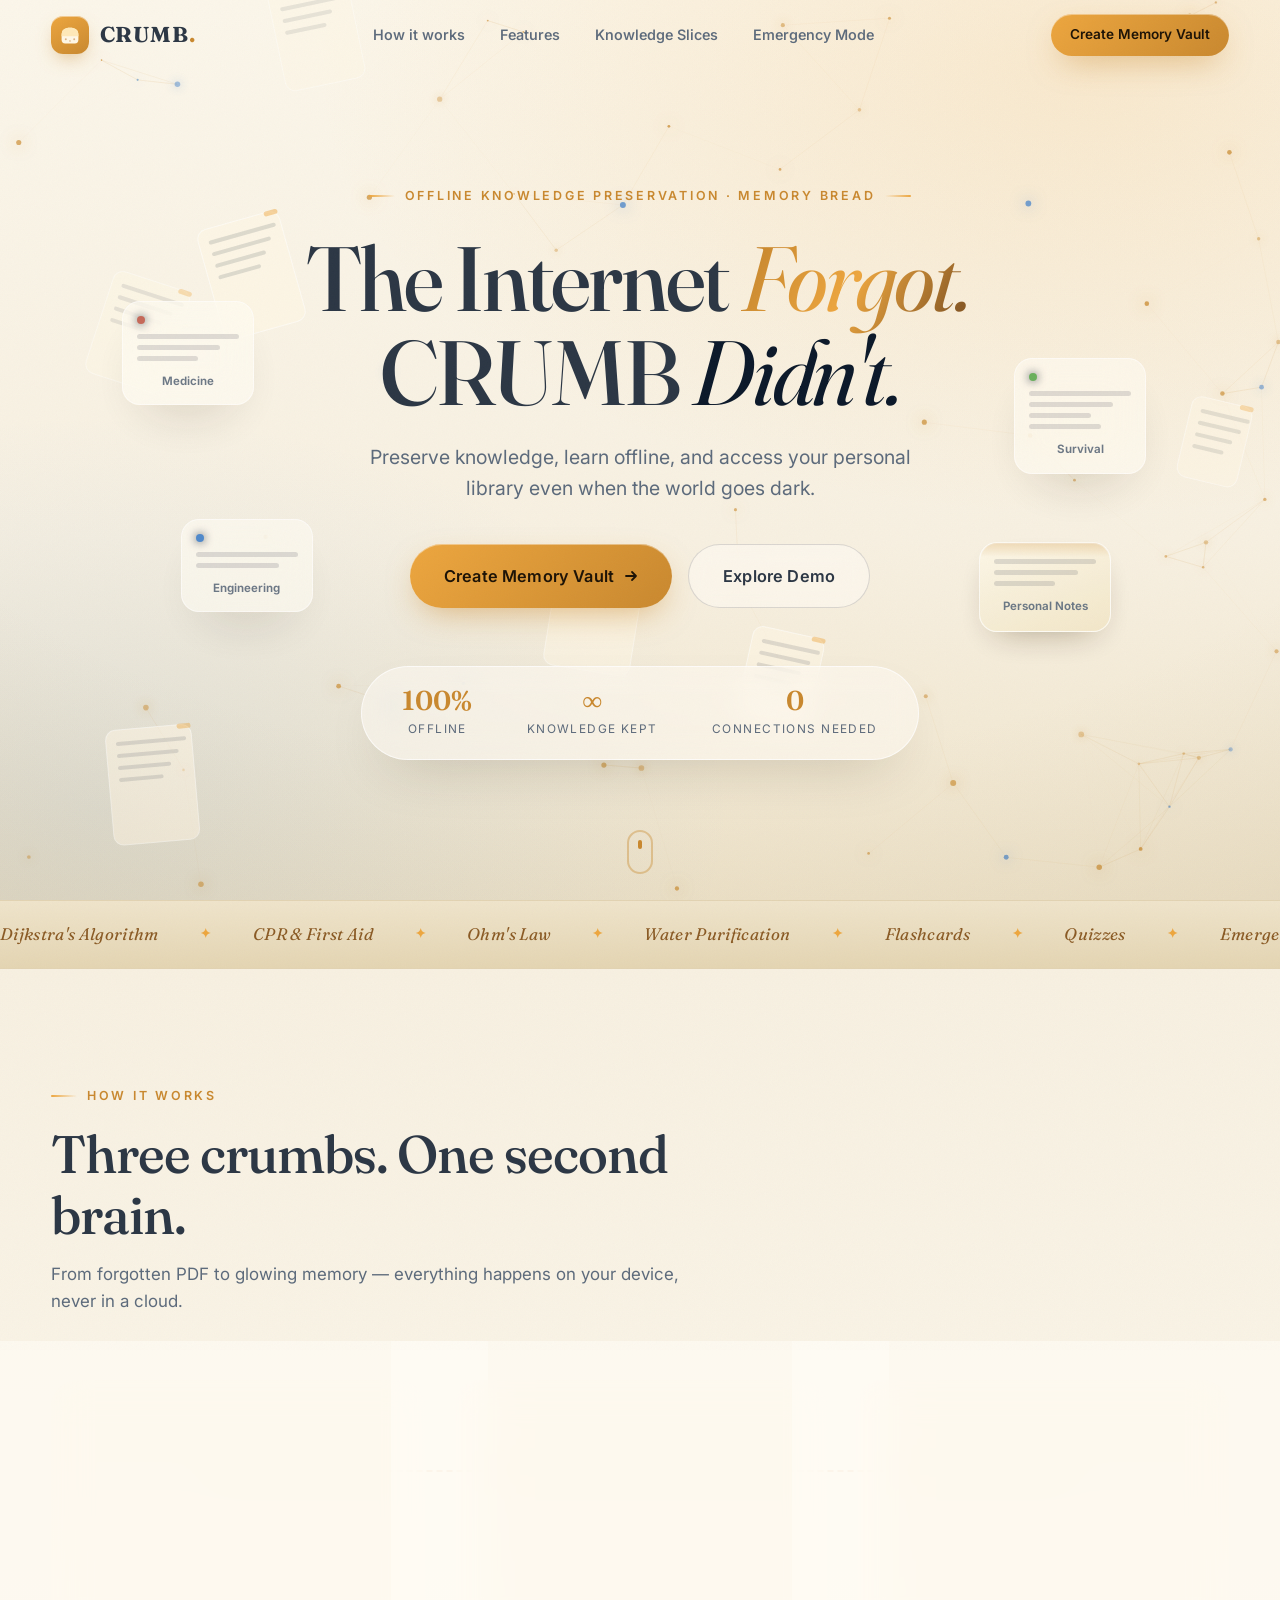
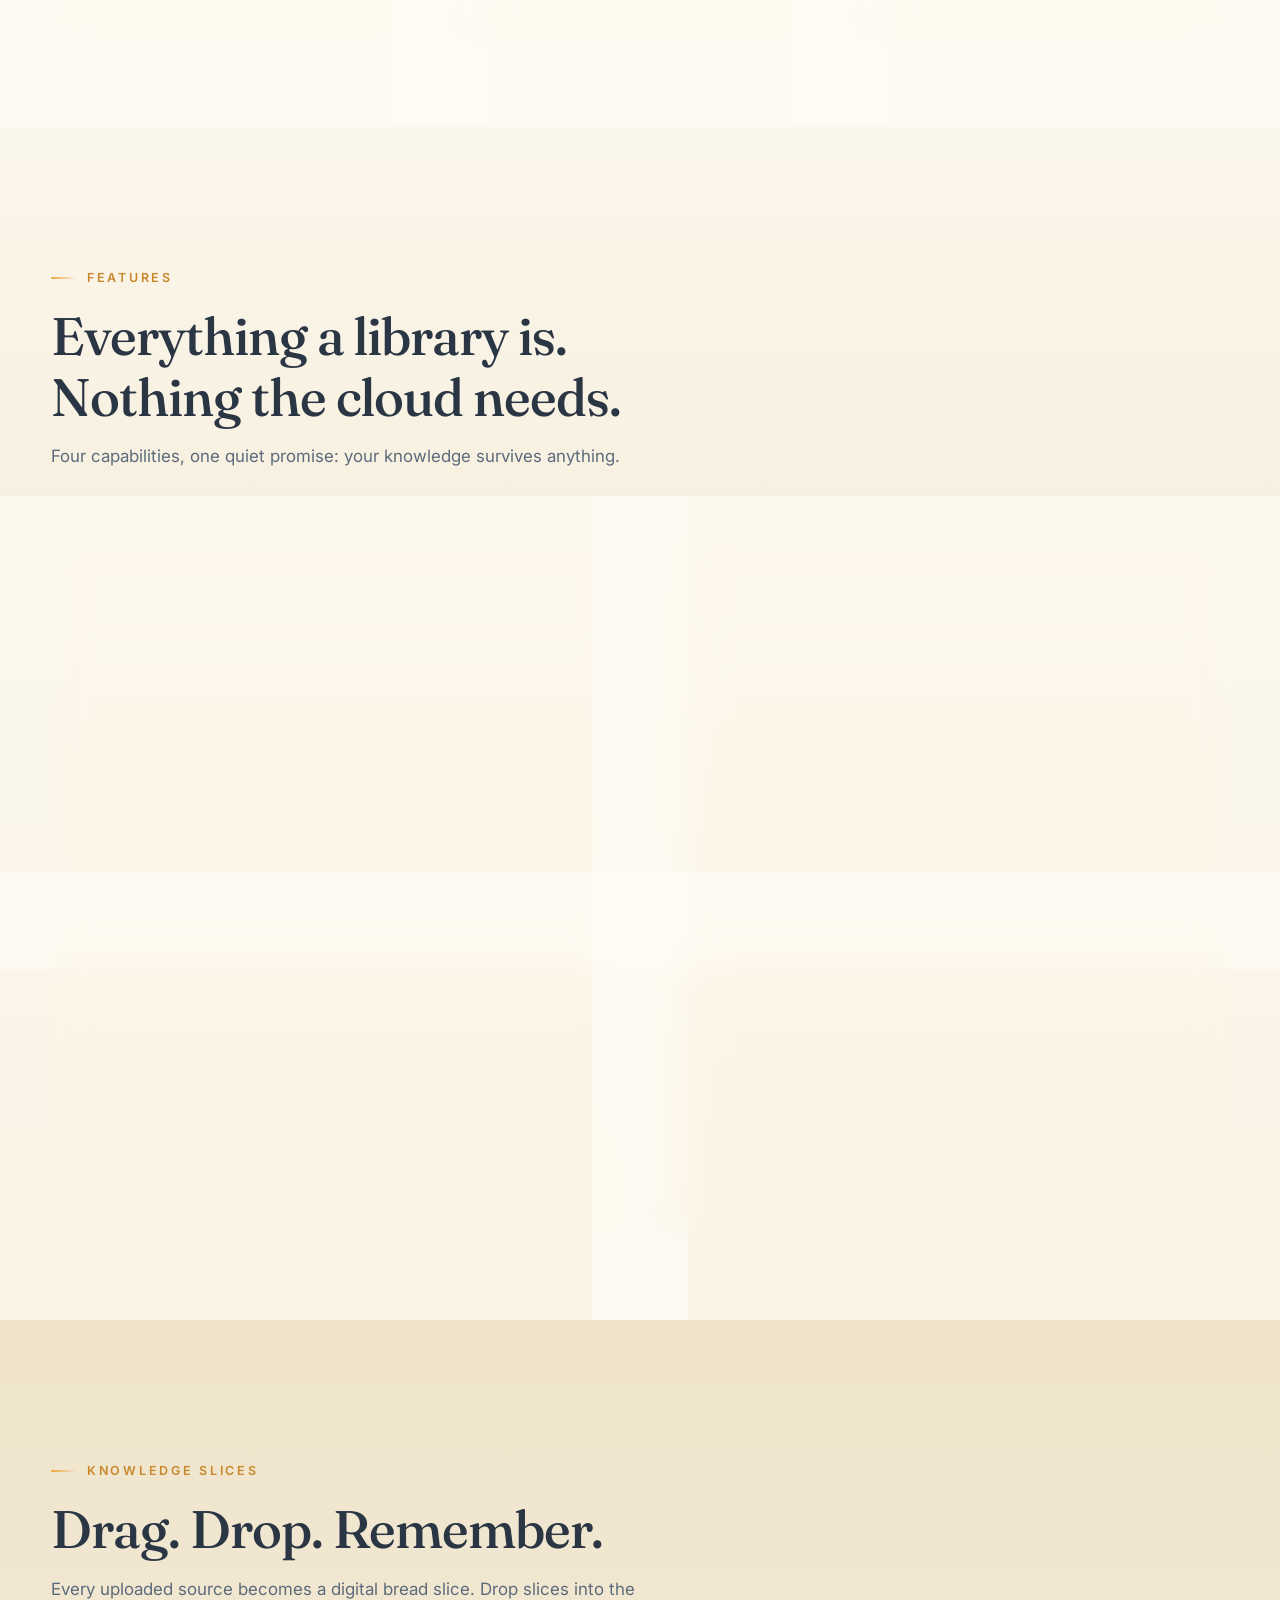
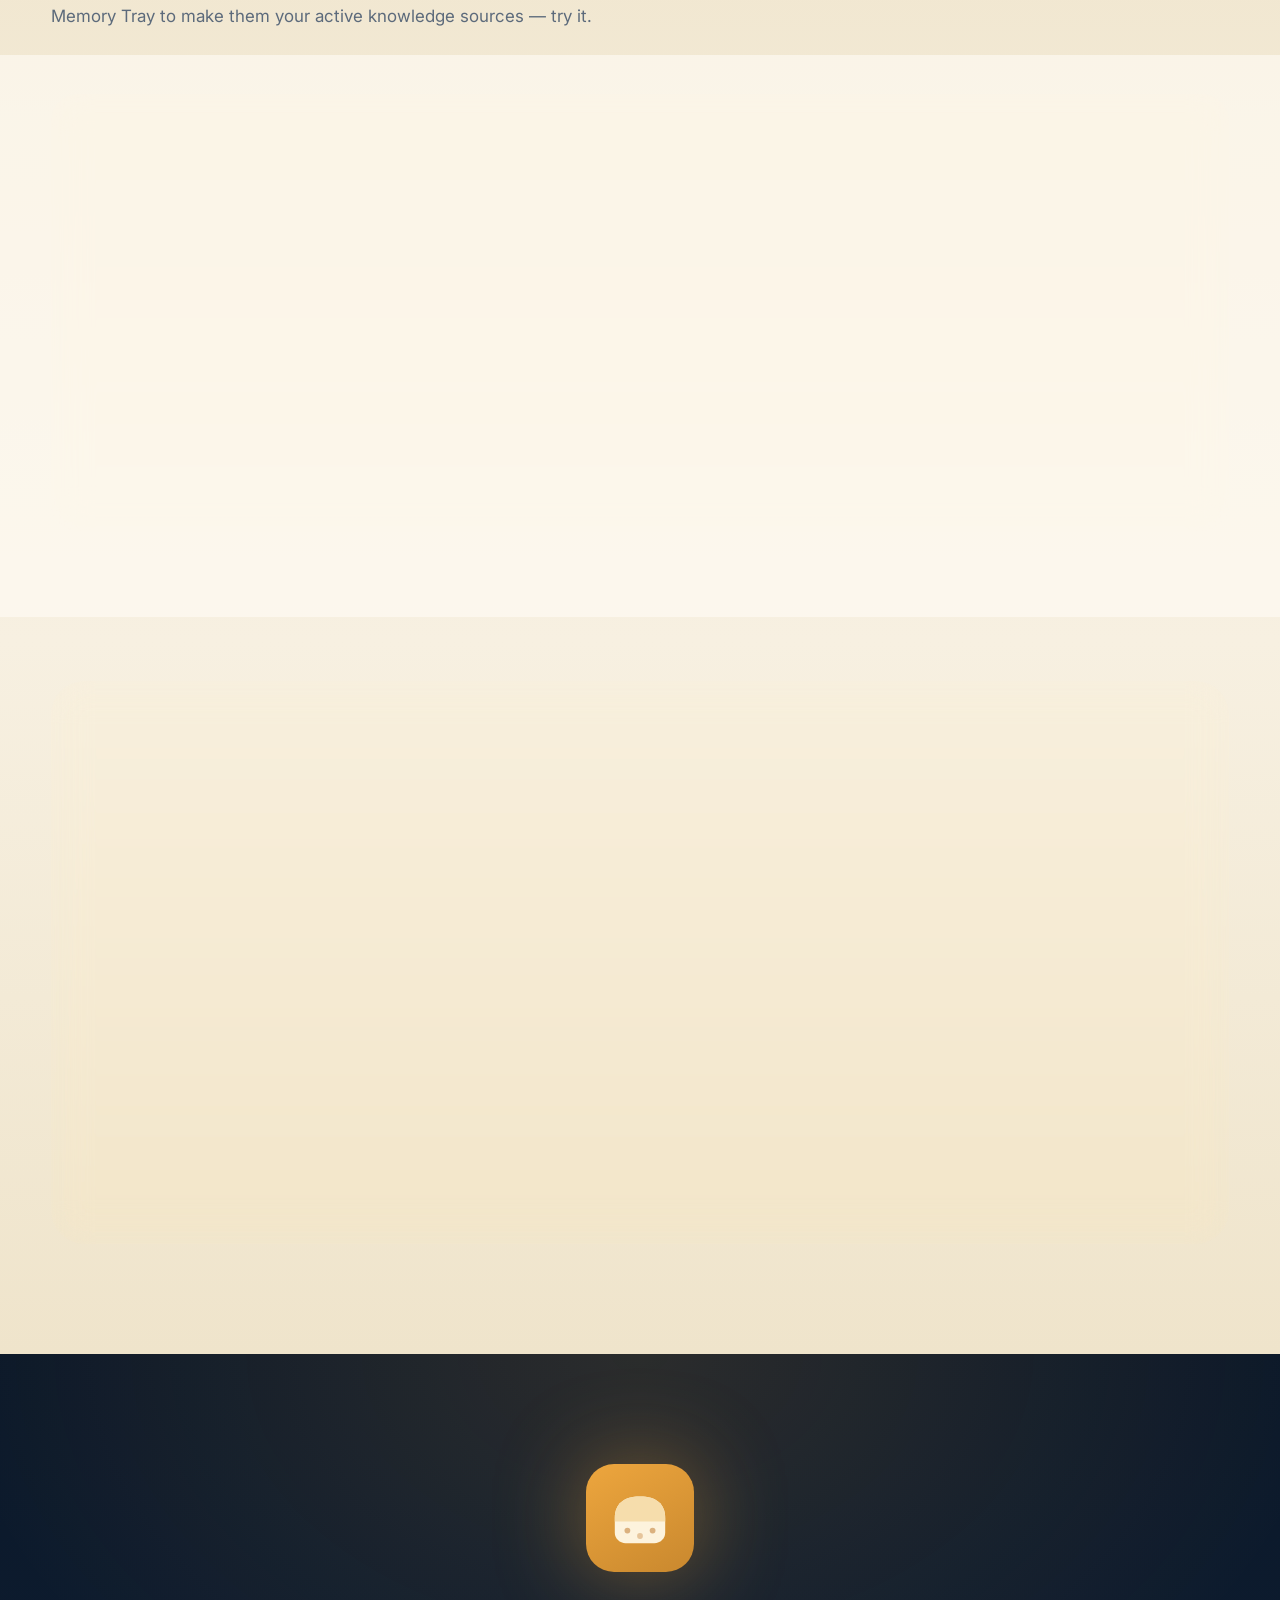
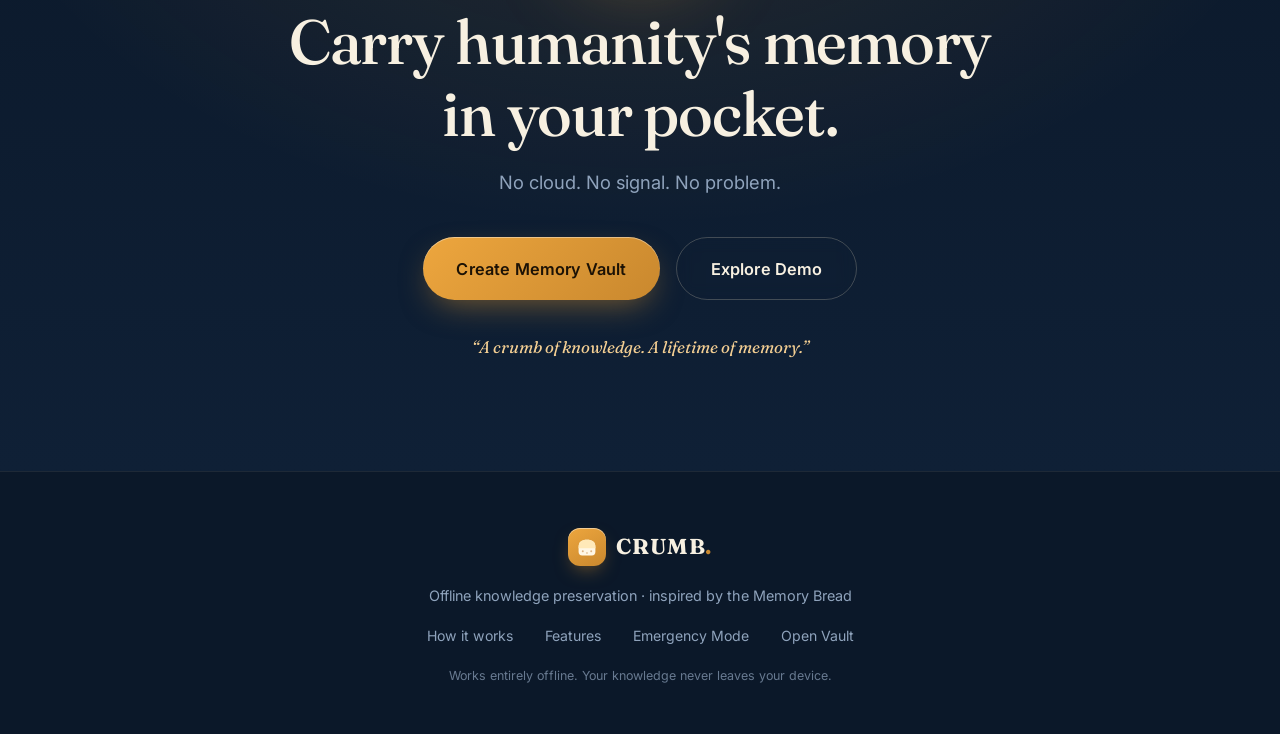
==== index.html @ 0aad7874 "V1" ====
<!DOCTYPE html>
<html lang="en">
<head>
<meta charset="UTF-8" />
<meta name="viewport" content="width=device-width, initial-scale=1.0" />
<title>CRUMB — The Internet Forgot. CRUMB Didn't.</title>
<meta name="description" content="CRUMB is an offline knowledge preservation system. Preserve knowledge, learn offline, and access your personal library even when the world goes dark." />
<link rel="icon" href="data:image/svg+xml,%3Csvg xmlns='http://www.w3.org/2000/svg' viewBox='0 0 40 40'%3E%3Cpath d='M6 20c0-8 5-12 14-12s14 4 14 12v8a6 6 0 0 1-6 6H12a6 6 0 0 1-6-6v-8z' fill='%23E8A23D'/%3E%3Cpath d='M6 20c0-8 5-12 14-12s14 4 14 12v2H6v-2z' fill='%23F4CF93'/%3E%3Ccircle cx='13' cy='27' r='1.6' fill='%23B96F1F' opacity='.55'/%3E%3Ccircle cx='20' cy='30' r='1.6' fill='%23B96F1F' opacity='.4'/%3E%3Ccircle cx='27' cy='27' r='1.6' fill='%23B96F1F' opacity='.55'/%3E%3Cpath d='M18 5c0-2 2-2 2-4M25 6c0-2 2-2 2-4' stroke='%23C9882E' stroke-width='1.5' stroke-linecap='round' opacity='.6'/%3E%3C/svg%3E" />
<link rel="preconnect" href="https://fonts.googleapis.com" />
<link rel="preconnect" href="https://fonts.gstatic.com" crossorigin />
<link href="https://fonts.googleapis.com/css2?family=Fraunces:ital,opsz,wght@0,9..144,300..700;1,9..144,300..700&family=Inter:wght@400;500;600;700&display=swap" rel="stylesheet" />
<link rel="stylesheet" href="css/tokens.css" />
<link rel="stylesheet" href="css/landing.css" />
</head>
<body id="top">

<div class="grain" aria-hidden="true"></div>
<div class="page-veil" id="pageVeil" aria-hidden="true"><div class="veil-crumb"></div></div>

<!-- ================= NAV ================= -->
<header class="nav" id="nav">
  <div class="container nav-inner">
    <a class="brand" href="#top" aria-label="CRUMB home">
      <span class="brand-mark" aria-hidden="true">
        <svg width="24" height="24" viewBox="0 0 40 40" fill="none"><path d="M6 20c0-8 5-12 14-12s14 4 14 12v8a6 6 0 0 1-6 6H12a6 6 0 0 1-6-6v-8z" fill="#fff7e6"/><path d="M6 20c0-8 5-12 14-12s14 4 14 12v2H6v-2z" fill="#ffe9b8"/><circle cx="13" cy="27" r="1.6" fill="#B96F1F" opacity=".5"/><circle cx="20" cy="30" r="1.6" fill="#B96F1F" opacity=".35"/><circle cx="27" cy="27" r="1.6" fill="#B96F1F" opacity=".5"/></svg>
      </span>
      <span class="brand-name">CRUMB<em>.</em></span>
    </a>
    <nav class="nav-links" aria-label="Primary">
      <a href="#how">How it works</a>
      <a href="#features">Features</a>
      <a href="#slices">Knowledge Slices</a>
      <a href="#emergency">Emergency Mode</a>
    </nav>
    <div class="nav-cta">
      <a class="btn btn-primary btn-sm" href="app.html" data-nav-link>Create Memory Vault</a>
    </div>
  </div>
</header>

<!-- ================= HERO ================= -->
<section class="hero" id="hero">
  <canvas id="heroCanvas" aria-hidden="true"></canvas>
  <div class="hero-vignette" aria-hidden="true"></div>

  <div class="container hero-inner">
    <p class="eyebrow hero-eyebrow reveal">Offline Knowledge Preservation · Memory Bread</p>
    <h1 class="hero-title reveal" data-delay="1">
      The Internet <em>Forgot.</em><br />
      CRUMB <span class="hero-didnt">Didn't.</span>
    </h1>
    <p class="hero-sub reveal" data-delay="2">
      Preserve knowledge, learn offline, and access your personal library
      even when the world goes dark.
    </p>
    <div class="hero-cta reveal" data-delay="3">
      <a class="btn btn-primary btn-lg" href="app.html" data-nav-link>
        Create Memory Vault
        <svg width="16" height="16" viewBox="0 0 16 16" fill="none" aria-hidden="true"><path d="M3 8h10M9 4l4 4-4 4" stroke="currentColor" stroke-width="1.8" stroke-linecap="round" stroke-linejoin="round"/></svg>
      </a>
      <a class="btn btn-ghost btn-lg" href="#how">Explore Demo</a>
    </div>

    <div class="hero-floats" aria-hidden="true">
      <div class="float-card float-a glass">
        <span class="float-dot" style="background:#c05a4a"></span>
        <div class="float-lines"><i></i><i></i><i></i></div>
        <span class="float-label">Medicine</span>
      </div>
      <div class="float-card float-b glass">
        <span class="float-dot" style="background:#3d7ec9"></span>
        <div class="float-lines"><i></i><i></i></div>
        <span class="float-label">Engineering</span>
      </div>
      <div class="float-card float-c glass">
        <span class="float-dot" style="background:#5aa94f"></span>
        <div class="float-lines"><i></i><i></i><i></i><i></i></div>
        <span class="float-label">Survival</span>
      </div>
      <div class="float-card float-d slice">
        <div class="float-lines"><i></i><i></i><i></i></div>
        <span class="float-label">Personal Notes</span>
      </div>
    </div>

    <div class="hero-stats reveal" data-delay="4">
      <div class="hero-stat"><strong>100%</strong><span>Offline</span></div>
      <div class="hero-stat"><strong>∞</strong><span>Knowledge kept</span></div>
      <div class="hero-stat"><strong>0</strong><span>Connections needed</span></div>
    </div>
  </div>

  <div class="scroll-cue" aria-hidden="true"><span></span></div>
</section>

<!-- ================= MARQUEE ================= -->
<div class="marquee" aria-hidden="true">
  <div class="marquee-track">
    <span>Dijkstra's Algorithm</span><b>✦</b>
    <span>CPR &amp; First Aid</span><b>✦</b>
    <span>Ohm's Law</span><b>✦</b>
    <span>Water Purification</span><b>✦</b>
    <span>Flashcards</span><b>✦</b>
    <span>Quizzes</span><b>✦</b>
    <span>Emergency Guides</span><b>✦</b>
    <span>Study Guides</span><b>✦</b>
    <span>Dijkstra's Algorithm</span><b>✦</b>
    <span>CPR &amp; First Aid</span><b>✦</b>
    <span>Ohm's Law</span><b>✦</b>
    <span>Water Purification</span><b>✦</b>
    <span>Flashcards</span><b>✦</b>
    <span>Quizzes</span><b>✦</b>
    <span>Emergency Guides</span><b>✦</b>
    <span>Study Guides</span><b>✦</b>
  </div>
</div>

<!-- ================= HOW IT WORKS ================= -->
<section class="section how" id="how">
  <div class="container">
    <div class="section-head reveal">
      <span class="eyebrow">How it works</span>
      <h2>Three crumbs. One second brain.</h2>
      <p>From forgotten PDF to glowing memory — everything happens on your device, never in a cloud.</p>
    </div>
    <div class="how-grid">
      <article class="how-card glass reveal" data-delay="1">
        <span class="how-num">01</span>
        <div class="how-icon" aria-hidden="true">
          <svg width="26" height="26" viewBox="0 0 24 24" fill="none" stroke="currentColor" stroke-width="1.6" stroke-linecap="round" stroke-linejoin="round"><path d="M14 3H7a2 2 0 0 0-2 2v14a2 2 0 0 0 2 2h10a2 2 0 0 0 2-2V8l-5-5z"/><path d="M14 3v5h5"/><path d="M9 13h6M9 17h4"/></svg>
        </div>
        <h3>Upload anything</h3>
        <p>Drop in PDFs, textbooks, manuals, notes and research papers. CRUMB treats every page like a fresh slice of memory bread.</p>
      </article>
      <article class="how-card glass reveal" data-delay="2">
        <span class="how-num">02</span>
        <div class="how-icon" aria-hidden="true">
          <svg width="26" height="26" viewBox="0 0 24 24" fill="none" stroke="currentColor" stroke-width="1.6" stroke-linecap="round" stroke-linejoin="round"><rect x="4" y="8" width="16" height="12" rx="2"/><path d="M12 8V4M8 4h8"/><circle cx="12" cy="14" r="1.4" fill="currentColor" stroke="none"/><circle cx="16.5" cy="15" r="1.4" fill="currentColor" stroke="none"/><circle cx="7.5" cy="15" r="1.4" fill="currentColor" stroke="none"/></svg>
        </div>
        <h3>CRUMB processes locally</h3>
        <p>Your documents are indexed, summarized and imprinted into searchable knowledge — right on your device. Nothing leaves it.</p>
      </article>
      <article class="how-card glass reveal" data-delay="3">
        <span class="how-num">03</span>
        <div class="how-icon" aria-hidden="true">
          <svg width="26" height="26" viewBox="0 0 24 24" fill="none" stroke="currentColor" stroke-width="1.6" stroke-linecap="round" stroke-linejoin="round"><path d="M21 11.5a8.38 8.38 0 0 1-.9 3.8 8.5 8.5 0 0 1-7.6 4.7 8.38 8.38 0 0 1-3.8-.9L3 21l1.9-5.7a8.38 8.38 0 0 1-.9-3.8 8.5 8.5 0 0 1 4.7-7.6 8.38 8.38 0 0 1 3.8-.9h.5a8.48 8.48 0 0 1 8 8v.5z"/><path d="M8.5 12.5l2 2 4.5-4.5"/></svg>
        </div>
        <h3>Ask, learn, remember</h3>
        <p>Questions are answered from your vault, with flashcards and quizzes baked in. All of it works with the internet switched off.</p>
      </article>
    </div>
  </div>
</section>

<!-- ================= FEATURES ================= -->
<section class="section features" id="features">
  <div class="container">
    <div class="section-head reveal">
      <span class="eyebrow">Features</span>
      <h2>Everything a library is.<br />Nothing the cloud needs.</h2>
      <p>Four capabilities, one quiet promise: your knowledge survives anything.</p>
    </div>

    <div class="features-grid">
      <article class="feature-card glass reveal">
        <div class="feature-visual vault-visual" aria-hidden="true">
          <div class="mini-slice mini-s-1"><i></i><i></i><i></i></div>
          <div class="mini-slice mini-s-2"><i></i><i></i><i></i></div>
          <div class="mini-slice mini-s-3"><i></i><i></i><i></i></div>
        </div>
        <div class="feature-body">
          <h3>Memory Vault</h3>
          <p>Store and organize documents into knowledge collections — engineering, medicine, survival, notes — each one a warm slice of bread.</p>
        </div>
      </article>

      <article class="feature-card glass reveal" data-delay="1">
        <div class="feature-visual chat-visual" aria-hidden="true">
          <div class="mini-chat">
            <div class="mini-bubble mini-user">Explain Dijkstra's Algorithm</div>
            <div class="mini-bubble mini-ai"><span></span><span></span><span></span></div>
          </div>
        </div>
        <div class="feature-body">
          <h3>Offline Intelligence</h3>
          <p>Ask questions and receive answers from stored content — no internet, no API, no tracking. Pure local reasoning.</p>
        </div>
      </article>

      <article class="feature-card glass reveal" data-delay="2">
        <div class="feature-visual imprint-visual" aria-hidden="true">
          <div class="mini-card">
            <div class="mini-card-front">
              <b>Key concept</b>
              <i></i><i></i><i></i>
            </div>
            <div class="mini-card-back"><b>✓ Imprinted</b><span>Flashcard · Quiz · Summary</span></div>
          </div>
        </div>
        <div class="feature-body">
          <h3>Knowledge Imprint</h3>
          <p>Every source becomes summaries, key concepts, flashcards, quizzes and study guides — a permanent imprint on your memory.</p>
        </div>
      </article>

      <article class="feature-card glass reveal" data-delay="3">
        <div class="feature-visual vault-visual" aria-hidden="true">
          <div class="emergency-ring" aria-hidden="true"><span></span></div>
          <div class="mini-slice mini-s-1 emg"><i></i><i></i></div>
        </div>
        <div class="feature-body">
          <h3>Emergency Knowledge Mode</h3>
          <p>When the internet dies, critical knowledge doesn't. First aid, disaster guides and manuals stay one tap away.</p>
        </div>
      </article>
    </div>
  </div>
</section>

<!-- ================= KNOWLEDGE SLICES (interactive) ================= -->
<section class="section slices" id="slices">
  <div class="container">
    <div class="section-head reveal">
      <span class="eyebrow">Knowledge Slices</span>
      <h2>Drag. Drop. Remember.</h2>
      <p>Every uploaded source becomes a digital bread slice. Drop slices into the Memory Tray to make them your active knowledge sources — try it.</p>
    </div>
    <div class="slices-demo glass reveal">
      <div class="slices-rack" id="sliceRack" aria-label="Knowledge slices">
        <div class="slice demo-slice" draggable="true" data-slice="engineering">
          <span class="slice-icon" style="background:linear-gradient(150deg,#3d7ec9,#24518f)">⚙</span>
          <div><div class="slice-name">Engineering</div><div class="slice-meta">3 documents</div></div>
          <span class="slice-badge">✓</span>
        </div>
        <div class="slice demo-slice" draggable="true" data-slice="medicine">
          <span class="slice-icon" style="background:linear-gradient(150deg,#c05a4a,#8f2f24)">✚</span>
          <div><div class="slice-name">Medicine</div><div class="slice-meta">4 documents</div></div>
          <span class="slice-badge">✓</span>
        </div>
        <div class="slice demo-slice" draggable="true" data-slice="survival">
          <span class="slice-icon" style="background:linear-gradient(150deg,#5aa94f,#2e6b26)">▲</span>
          <div><div class="slice-name">Survival</div><div class="slice-meta">5 documents</div></div>
          <span class="slice-badge">✓</span>
        </div>
        <div class="slice demo-slice" draggable="true" data-slice="electronics">
          <span class="slice-icon" style="background:linear-gradient(150deg,#b8863a,#7a5117)">⚡</span>
          <div><div class="slice-name">Electronics</div><div class="slice-meta">4 documents</div></div>
          <span class="slice-badge">✓</span>
        </div>
      </div>

      <div class="slices-tray" id="sliceTray">
        <div class="tray-inner">
          <svg class="tray-icon" width="30" height="30" viewBox="0 0 24 24" fill="none" stroke="currentColor" stroke-width="1.6" stroke-linecap="round" stroke-linejoin="round" aria-hidden="true"><path d="M4 10h16v9a2 2 0 0 1-2 2H6a2 2 0 0 1-2-2v-9z"/><path d="M8 10V7a4 4 0 0 1 8 0v3"/></svg>
          <strong>Memory Tray</strong>
          <p id="trayText">Drop a knowledge slice here</p>
        </div>
      </div>
    </div>
  </div>
</section>

<!-- ================= EMERGENCY ================= -->
<section class="section emergency" id="emergency">
  <div class="container">
    <div class="emergency-panel glass-dark reveal">
      <div class="emergency-glow" aria-hidden="true"></div>
      <div class="emergency-copy">
        <span class="eyebrow" style="color:var(--amber-bright)">Emergency Knowledge Mode</span>
        <h2>When the world goes dark,<br />your knowledge stays lit.</h2>
        <p>CRUMB keeps the essentials pre-imprinted so a blackout never means a blank page.</p>
        <div class="emergency-chips">
          <span class="chip chip-dark amber">First Aid</span>
          <span class="chip chip-dark amber">Engineering Manuals</span>
          <span class="chip chip-dark amber">Disaster Response</span>
          <span class="chip chip-dark amber">Educational Resources</span>
        </div>
        <a class="btn btn-primary btn-lg" href="app.html" data-nav-link>
          Open the Vault
          <svg width="16" height="16" viewBox="0 0 16 16" fill="none" aria-hidden="true"><path d="M3 8h10M9 4l4 4-4 4" stroke="currentColor" stroke-width="1.8" stroke-linecap="round" stroke-linejoin="round"/></svg>
        </a>
      </div>
      <div class="emergency-art" aria-hidden="true">
        <div class="radar"><span class="radar-sweep"></span><i class="r1"></i><i class="r2"></i><i class="r3"></i></div>
        <p>Signal: <b>LOCAL</b></p>
      </div>
    </div>
  </div>
</section>

<!-- ================= FINAL CTA ================= -->
<section class="section finale">
  <div class="container finale-inner reveal">
    <div class="finale-mark" aria-hidden="true">
      <svg width="72" height="72" viewBox="0 0 40 40" fill="none"><path d="M6 20c0-8 5-12 14-12s14 4 14 12v8a6 6 0 0 1-6 6H12a6 6 0 0 1-6-6v-8z" fill="#fdf3dd"/><path d="M6 20c0-8 5-12 14-12s14 4 14 12v2H6v-2z" fill="#f6ddac"/><circle cx="13" cy="27" r="1.6" fill="#B96F1F" opacity=".5"/><circle cx="20" cy="30" r="1.6" fill="#B96F1F" opacity=".35"/><circle cx="27" cy="27" r="1.6" fill="#B96F1F" opacity=".5"/></svg>
    </div>
    <h2>Carry humanity's memory<br />in your pocket.</h2>
    <p>No cloud. No signal. No problem.</p>
    <div class="finale-cta">
      <a class="btn btn-primary btn-lg" href="app.html" data-nav-link>Create Memory Vault</a>
      <a class="btn btn-ghost-dark btn-lg" href="#how">Explore Demo</a>
    </div>
    <p class="finale-tag">“A crumb of knowledge. A lifetime of memory.”</p>
  </div>
</section>

<!-- ================= FOOTER ================= -->
<footer class="footer">
  <div class="container footer-inner">
    <a class="brand" href="#top">
      <span class="brand-mark" aria-hidden="true">
        <svg width="24" height="24" viewBox="0 0 40 40" fill="none"><path d="M6 20c0-8 5-12 14-12s14 4 14 12v8a6 6 0 0 1-6 6H12a6 6 0 0 1-6-6v-8z" fill="#fff7e6"/><path d="M6 20c0-8 5-12 14-12s14 4 14 12v2H6v-2z" fill="#ffe9b8"/><circle cx="13" cy="27" r="1.6" fill="#B96F1F" opacity=".5"/><circle cx="20" cy="30" r="1.6" fill="#B96F1F" opacity=".35"/><circle cx="27" cy="27" r="1.6" fill="#B96F1F" opacity=".5"/></svg>
      </span>
      <span class="brand-name">CRUMB<em>.</em></span>
    </a>
    <p class="footer-tagline">Offline knowledge preservation · inspired by the Memory Bread</p>
    <nav class="footer-links" aria-label="Footer">
      <a href="#how">How it works</a>
      <a href="#features">Features</a>
      <a href="#emergency">Emergency Mode</a>
      <a href="app.html">Open Vault</a>
    </nav>
    <p class="footer-note">Works entirely offline. Your knowledge never leaves your device.</p>
  </div>
</footer>

<script src="js/hero-canvas.js"></script>
<script src="js/landing.js"></script>
</body>
</html>
---- css/tokens.css ----
/* ============================================================
   CRUMB — design tokens & shared foundation
   "A crumb of knowledge. A lifetime of memory."
   ============================================================ */

:root {
  /* palette — cream, parchment, amber, deep navy */
  --cream:        #f7f0e1;
  --cream-2:      #fbf6ea;
  --parchment:    #efe4cb;
  --parchment-2:  #e4d5b2;
  --crust:        #8a5a24;
  --amber:        #c9882e;
  --amber-bright: #eda63e;
  --amber-soft:   #f4cf93;
  --honey:        #ffd98e;
  --navy:         #0b1829;
  --navy-1:       #0f2036;
  --navy-2:       #152c46;
  --navy-3:       #1d3a5c;
  --navy-glow:    #2c5484;
  --slate:        #8fa3bc;
  --ink:          #2b3644;
  --ink-soft:     #5c6a7b;
  --line:         #e2d3b2;
  --line-dark:    rgba(255, 252, 245, 0.09);

  /* typography */
  --font-display: "Fraunces", Georgia, "Times New Roman", serif;
  --font-body:    "Inter", -apple-system, BlinkMacSystemFont, "Segoe UI", Roboto, sans-serif;

  /* depth */
  --shadow-soft:  0 24px 60px -28px rgba(52, 38, 12, 0.28);
  --shadow-card:  0 34px 70px -30px rgba(16, 26, 42, 0.4);
  --shadow-glow:  0 0 46px rgba(237, 166, 62, 0.4);
  --shadow-glow-lg: 0 0 90px rgba(237, 166, 62, 0.45);

  /* shape */
  --radius-lg: 28px;
  --radius-md: 18px;
  --radius-sm: 12px;
  --radius-pill: 999px;

  /* motion */
  --ease-out:    cubic-bezier(0.22, 1, 0.36, 1);
  --ease-spring: cubic-bezier(0.34, 1.56, 0.64, 1);
  --speed-1: 0.18s;
  --speed-2: 0.35s;
  --speed-3: 0.6s;

  --header-h: 76px;
}

/* ---------- reset ---------- */
*, *::before, *::after { box-sizing: border-box; }
html { scroll-behavior: smooth; -webkit-text-size-adjust: 100%; }
body {
  margin: 0;
  font-family: var(--font-body);
  background: var(--cream);
  color: var(--ink);
  line-height: 1.6;
  -webkit-font-smoothing: antialiased;
  text-rendering: optimizeLegibility;
  overflow-x: hidden;
}
img, svg, canvas { display: block; max-width: 100%; }
a { color: inherit; text-decoration: none; }
button { font-family: inherit; cursor: pointer; }
h1, h2, h3, h4 { margin: 0; font-weight: 600; line-height: 1.15; }
p { margin: 0; }
ul { margin: 0; padding: 0; list-style: none; }

::selection { background: var(--amber-soft); color: var(--navy); }
:focus-visible { outline: 2px solid var(--amber-bright); outline-offset: 3px; border-radius: 4px; }

::-webkit-scrollbar { width: 10px; height: 10px; }
::-webkit-scrollbar-track { background: transparent; }
::-webkit-scrollbar-thumb {
  background: rgba(201, 138, 46, 0.35);
  border-radius: 99px;
  border: 3px solid transparent;
  background-clip: content-box;
}

/* ---------- layout helpers ---------- */
.container { width: min(1180px, 92%); margin-inline: auto; }

.eyebrow {
  display: inline-flex; align-items: center; gap: 0.6rem;
  font-size: 0.78rem; font-weight: 600; letter-spacing: 0.22em;
  text-transform: uppercase; color: var(--amber);
}
.eyebrow::before {
  content: ""; width: 26px; height: 2px; border-radius: 2px;
  background: linear-gradient(90deg, var(--amber-bright), transparent);
}

.section { padding: 110px 0; position: relative; }
.section-head { max-width: 640px; margin-bottom: 64px; }
.section-head h2 {
  font-family: var(--font-display);
  font-size: clamp(2.1rem, 4.4vw, 3.3rem);
  font-weight: 500; letter-spacing: -0.02em;
  margin: 18px 0 16px;
}
.section-head p { color: var(--ink-soft); font-size: 1.06rem; }

/* ---------- grain overlay ---------- */
.grain {
  position: fixed; inset: -50%;
  width: 200%; height: 200%;
  pointer-events: none; z-index: 9990;
  opacity: 0.05;
  background-image: url("data:image/svg+xml,%3Csvg xmlns='http://www.w3.org/2000/svg' width='180' height='180'%3E%3Cfilter id='n'%3E%3CfeTurbulence type='fractalNoise' baseFrequency='0.82' numOctaves='2' stitchTiles='stitch'/%3E%3C/filter%3E%3Crect width='180' height='180' filter='url(%23n)' opacity='0.6'/%3E%3C/svg%3E");
  animation: grainShift 9s steps(10) infinite;
}
@keyframes grainShift {
  0%, 100% { transform: translate(0, 0); }
  20% { transform: translate(-2%, 1%); }
  40% { transform: translate(1%, -2%); }
  60% { transform: translate(-1%, 2%); }
  80% { transform: translate(2%, 1%); }
}

/* ---------- glass panels ---------- */
.glass {
  background: rgba(255, 252, 245, 0.62);
  backdrop-filter: blur(18px) saturate(1.25);
  -webkit-backdrop-filter: blur(18px) saturate(1.25);
  border: 1px solid rgba(255, 255, 255, 0.65);
  box-shadow: var(--shadow-soft);
}
.glass-dark {
  background: linear-gradient(160deg, rgba(30, 52, 82, 0.62), rgba(13, 27, 45, 0.72));
  backdrop-filter: blur(18px) saturate(1.2);
  -webkit-backdrop-filter: blur(18px) saturate(1.2);
  border: 1px solid rgba(255, 240, 210, 0.1);
  box-shadow: 0 30px 70px -30px rgba(0, 0, 0, 0.55);
}

/* ---------- buttons ---------- */
.btn {
  display: inline-flex; align-items: center; justify-content: center; gap: 0.55rem;
  padding: 0.95rem 1.7rem;
  border-radius: var(--radius-pill);
  border: none;
  font-family: var(--font-body);
  font-size: 0.95rem; font-weight: 600; letter-spacing: 0.01em;
  color: var(--ink);
  transition: transform 0.35s var(--ease-spring), box-shadow 0.35s var(--ease-out),
              background 0.25s, color 0.25s, border-color 0.25s;
  white-space: nowrap;
}
.btn:active { transform: translateY(1px) scale(0.99); }
.btn-primary {
  background: linear-gradient(135deg, var(--amber-bright) 0%, var(--amber) 100%);
  color: #1c1205;
  box-shadow: 0 12px 32px -10px rgba(201, 138, 46, 0.6), inset 0 1px 0 rgba(255, 255, 255, 0.4);
}
.btn-primary:hover {
  transform: translateY(-2px);
  box-shadow: 0 18px 44px -12px rgba(201, 138, 46, 0.75), inset 0 1px 0 rgba(255, 255, 255, 0.4);
}
.btn-dark {
  background: linear-gradient(140deg, var(--navy-3), var(--navy-1));
  color: var(--cream);
  box-shadow: 0 14px 34px -14px rgba(11, 24, 41, 0.7);
}
.btn-dark:hover { transform: translateY(-2px); box-shadow: 0 20px 44px -14px rgba(11, 24, 41, 0.8); }
.btn-ghost {
  background: rgba(255, 252, 245, 0.5);
  border: 1px solid rgba(43, 54, 68, 0.16);
  backdrop-filter: blur(10px);
  -webkit-backdrop-filter: blur(10px);
}
.btn-ghost:hover { border-color: rgba(201, 138, 46, 0.5); background: rgba(255, 252, 245, 0.75); transform: translateY(-2px); }
.btn-ghost-dark {
  background: transparent; color: var(--cream);
  border: 1px solid rgba(255, 240, 210, 0.22);
  backdrop-filter: blur(8px);
  -webkit-backdrop-filter: blur(8px);
}
.btn-ghost-dark:hover { border-color: var(--amber-bright); color: var(--amber-bright); transform: translateY(-2px); }
.btn-sm { padding: 0.62rem 1.15rem; font-size: 0.85rem; }
.btn-lg { padding: 1.1rem 2.1rem; font-size: 1.02rem; }

/* ---------- brand ---------- */
.brand { display: inline-flex; align-items: center; gap: 0.65rem; font-weight: 700; }
.brand-mark {
  width: 38px; height: 38px; border-radius: 12px;
  display: grid; place-items: center;
  background: linear-gradient(150deg, var(--amber-bright), var(--amber));
  box-shadow: 0 8px 20px -8px rgba(201, 138, 46, 0.75), inset 0 1px 0 rgba(255, 255, 255, 0.45);
}
.brand-name {
  font-family: var(--font-display);
  font-size: 1.35rem; font-weight: 700; letter-spacing: 0.04em;
}
.brand-name em { font-style: normal; color: var(--amber); }

/* ---------- bread slice card (shared) ---------- */
.slice {
  position: relative;
  border-radius: var(--radius-md);
  background: linear-gradient(160deg, #fdf7e8, #f2e5c6);
  border: 1px solid rgba(255, 255, 255, 0.75);
  box-shadow: 0 14px 34px -18px rgba(64, 44, 14, 0.5), inset 0 1px 0 rgba(255, 255, 255, 0.9);
  overflow: hidden;
  transition: transform 0.4s var(--ease-spring), box-shadow 0.4s var(--ease-out), border-color 0.3s;
}
.slice::after { /* top crust */
  content: ""; position: absolute; inset: 0 0 auto 0; height: 14px;
  background: linear-gradient(180deg, rgba(201, 138, 46, 0.5), rgba(201, 138, 46, 0));
  opacity: 0.55;
}
.slice:hover { transform: translateY(-4px) rotate(-0.4deg); box-shadow: 0 22px 44px -20px rgba(64, 44, 14, 0.55); }
.slice.active {
  border-color: rgba(237, 166, 62, 0.85);
  box-shadow: 0 0 0 2px rgba(237, 166, 62, 0.5), 0 18px 44px -18px rgba(201, 138, 46, 0.6);
}

.slice-icon {
  width: 42px; height: 42px; border-radius: 12px;
  display: grid; place-items: center; flex: none;
  color: #fff;
  box-shadow: inset 0 1px 0 rgba(255, 255, 255, 0.35), 0 6px 14px -6px rgba(20, 30, 45, 0.5);
}
.slice-name { font-weight: 650; font-size: 0.95rem; letter-spacing: 0.005em; }
.slice-meta { font-size: 0.74rem; color: var(--ink-soft); margin-top: 2px; }
.slice-badge {
  position: absolute; top: 10px; right: 10px;
  width: 18px; height: 18px; border-radius: 50%;
  display: grid; place-items: center;
  background: var(--amber-bright); color: #1c1205;
  font-size: 0.62rem; font-weight: 800;
  box-shadow: 0 0 14px rgba(237, 166, 62, 0.8);
  opacity: 0; transform: scale(0.4);
  transition: opacity 0.3s var(--ease-out), transform 0.4s var(--ease-spring);
}
.slice.active .slice-badge { opacity: 1; transform: scale(1); }

/* ---------- chips ---------- */
.chip {
  display: inline-flex; align-items: center; gap: 0.4rem;
  padding: 0.42rem 0.9rem;
  border-radius: var(--radius-pill);
  font-size: 0.78rem; font-weight: 550;
  background: rgba(255, 252, 245, 0.55);
  border: 1px solid rgba(43, 54, 68, 0.14);
  color: var(--ink-soft);
  transition: all 0.25s var(--ease-out);
}
.chip-dark {
  background: rgba(255, 244, 222, 0.06);
  border-color: var(--line-dark);
  color: var(--cream);
}
.chip.amber { background: rgba(237, 166, 62, 0.14); border-color: rgba(237, 166, 62, 0.35); color: var(--amber); }

/* ---------- scroll reveal ---------- */
.reveal { opacity: 0; transform: translateY(30px); transition: opacity 0.9s var(--ease-out), transform 0.9s var(--ease-out); }
.reveal.in-view { opacity: 1; transform: none; }
.reveal[data-delay="1"] { transition-delay: 0.1s; }
.reveal[data-delay="2"] { transition-delay: 0.2s; }
.reveal[data-delay="3"] { transition-delay: 0.3s; }
.reveal[data-delay="4"] { transition-delay: 0.42s; }

/* ---------- page transition veil ---------- */
.page-veil {
  position: fixed; inset: 0; z-index: 10000;
  background: radial-gradient(120% 120% at 50% 20%, var(--navy-2), var(--navy));
  opacity: 0; pointer-events: none;
  transition: opacity 0.5s var(--ease-out);
  display: grid; place-items: center;
}
.page-veil.show { opacity: 1; pointer-events: all; }
.page-veil .veil-crumb {
  width: 64px; height: 64px; border-radius: 18px;
  background: linear-gradient(150deg, var(--amber-bright), var(--amber));
  box-shadow: var(--shadow-glow);
  animation: veilPulse 1s ease-in-out infinite alternate;
}
@keyframes veilPulse { from { transform: scale(0.9); } to { transform: scale(1.08); } }

/* ---------- keyframes ---------- */
@keyframes floatY { 0%, 100% { transform: translateY(0); } 50% { transform: translateY(-14px); } }
@keyframes glowPulse { 0%, 100% { opacity: 0.55; } 50% { opacity: 1; } }
@keyframes marquee { to { transform: translateX(-50%); } }
@keyframes fadeIn { from { opacity: 0; transform: translateY(10px); } to { opacity: 1; transform: none; } }
@keyframes popIn { from { opacity: 0; transform: scale(0.92) translateY(8px); } to { opacity: 1; transform: none; } }
@keyframes dotBounce { 0%, 60%, 100% { transform: translateY(0); opacity: 0.4; } 30% { transform: translateY(-6px); opacity: 1; } }
@keyframes shimmer { to { background-position: -200% 0; } }
@keyframes spinSlow { to { transform: rotate(360deg); } }
@keyframes sliceEntrance { from { opacity: 0; transform: translateY(-8px) scale(0.96); } to { opacity: 1; transform: none; } }

/* ---------- reduced motion ---------- */
@media (prefers-reduced-motion: reduce) {
  html { scroll-behavior: auto; }
  *, *::before, *::after {
    animation-duration: 0.001s !important;
    animation-iteration-count: 1 !important;
    transition-duration: 0.001s !important;
  }
  .reveal { opacity: 1; transform: none; }
}
---- css/landing.css ----
/* ============================================================
   CRUMB — landing page
   ============================================================ */

/* ---------- nav ---------- */
.nav {
  position: fixed; inset: 0 0 auto 0; z-index: 100;
  padding: 14px 0;
  transition: background 0.4s var(--ease-out), box-shadow 0.4s var(--ease-out), padding 0.4s var(--ease-out);
}
.nav.scrolled {
  background: rgba(247, 240, 225, 0.78);
  backdrop-filter: blur(20px) saturate(1.4);
  -webkit-backdrop-filter: blur(20px) saturate(1.4);
  box-shadow: 0 10px 30px -18px rgba(52, 38, 12, 0.35);
  padding: 10px 0;
}
.nav-inner { display: flex; align-items: center; justify-content: space-between; gap: 2rem; }
.nav-links { display: flex; gap: 2.2rem; }
.nav-links a {
  font-size: 0.9rem; font-weight: 550; color: var(--ink-soft);
  position: relative; padding: 4px 0;
  transition: color 0.25s;
}
.nav-links a::after {
  content: ""; position: absolute; left: 0; bottom: -2px; width: 100%; height: 2px;
  background: linear-gradient(90deg, var(--amber-bright), transparent);
  border-radius: 2px; transform: scaleX(0); transform-origin: left;
  transition: transform 0.35s var(--ease-out);
}
.nav-links a:hover { color: var(--ink); }
.nav-links a:hover::after { transform: scaleX(1); }

/* ---------- hero ---------- */
.hero {
  position: relative; min-height: 100svh;
  display: flex; align-items: center;
  padding: calc(var(--header-h) + 30px) 0 60px;
  overflow: hidden;
  background:
    radial-gradient(110% 90% at 85% 8%, rgba(237, 166, 62, 0.16), transparent 55%),
    radial-gradient(90% 80% at 8% 90%, rgba(61, 126, 201, 0.1), transparent 55%),
    linear-gradient(180deg, var(--cream-2) 0%, var(--cream) 60%, var(--parchment) 100%);
}
#heroCanvas { position: absolute; inset: 0; width: 100%; height: 100%; }
.hero-vignette {
  position: absolute; inset: 0; pointer-events: none;
  background: radial-gradient(120% 100% at 50% 30%, transparent 55%, rgba(139, 113, 66, 0.14) 100%);
}
.hero-inner {
  position: relative; z-index: 2;
  display: flex; flex-direction: column; align-items: center; text-align: center;
}
.hero-eyebrow { justify-content: center; }
.hero-eyebrow::after {
  content: ""; width: 26px; height: 2px; border-radius: 2px;
  background: linear-gradient(90deg, transparent, var(--amber-bright));
}
.hero-title {
  font-family: var(--font-display);
  font-weight: 500;
  font-size: clamp(2.7rem, 7.2vw, 5.7rem);
  line-height: 1.03;
  letter-spacing: -0.025em;
  margin: 26px 0 22px;
  text-wrap: balance;
}
.hero-title em {
  font-style: italic; font-weight: 400;
  background: linear-gradient(120deg, var(--amber) 10%, var(--amber-bright) 50%, var(--crust) 90%);
  -webkit-background-clip: text; background-clip: text;
  -webkit-text-fill-color: transparent;
  padding-right: 0.06em;
}
.hero-didnt {
  font-style: italic; font-weight: 400; color: var(--navy);
}
.hero-sub {
  max-width: 560px;
  font-size: clamp(1.02rem, 1.6vw, 1.22rem);
  color: var(--ink-soft);
}
.hero-cta { display: flex; gap: 1rem; margin-top: 40px; flex-wrap: wrap; justify-content: center; }

/* floating cards */
.hero-floats { position: absolute; inset: 0; z-index: 1; pointer-events: none; }
.float-card {
  position: absolute; width: 132px; padding: 14px 14px 12px;
  border-radius: var(--radius-md);
  opacity: 0.9;
}
.float-dot { display: block; width: 8px; height: 8px; border-radius: 50%; margin-bottom: 10px; box-shadow: 0 0 10px currentColor; }
.float-lines i { display: block; height: 5px; border-radius: 4px; background: rgba(43, 54, 68, 0.16); margin-bottom: 6px; }
.float-lines i:nth-child(2) { width: 82%; }
.float-lines i:nth-child(3) { width: 60%; }
.float-lines i:nth-child(4) { width: 70%; }
.float-label { font-size: 0.72rem; font-weight: 650; color: var(--ink-soft); }
.float-a { top: 20%; left: 6%; animation: floatY 7s ease-in-out infinite; }
.float-b { top: 58%; left: 11%; animation: floatY 8.5s ease-in-out 1.2s infinite; }
.float-c { top: 30%; right: 7%; animation: floatY 8s ease-in-out 0.6s infinite; }
.float-d { top: 62%; right: 10%; animation: floatY 7.5s ease-in-out 1.8s infinite; padding: 16px 14px 14px; }
@media (max-width: 1100px) { .float-a, .float-b { left: 2%; } .float-c, .float-d { right: 2%; } }

/* hero stats */
.hero-stats {
  display: flex; gap: 3.4rem; margin-top: 58px;
  padding: 20px 40px;
  border-radius: var(--radius-pill);
  background: rgba(255, 252, 245, 0.5);
  border: 1px solid rgba(255, 255, 255, 0.7);
  backdrop-filter: blur(12px);
  -webkit-backdrop-filter: blur(12px);
  box-shadow: var(--shadow-soft);
}
.hero-stat { display: flex; flex-direction: column; align-items: center; }
.hero-stat strong {
  font-family: var(--font-display); font-size: 1.7rem; font-weight: 600;
  color: var(--amber); line-height: 1;
}
.hero-stat span { font-size: 0.74rem; letter-spacing: 0.12em; text-transform: uppercase; color: var(--ink-soft); margin-top: 6px; }

/* scroll cue */
.scroll-cue {
  position: absolute; bottom: 26px; left: 50%; transform: translateX(-50%);
  width: 26px; height: 44px; border-radius: 20px;
  border: 2px solid rgba(201, 138, 46, 0.4);
  display: flex; justify-content: center; padding-top: 8px;
}
.scroll-cue span {
  width: 4px; height: 9px; border-radius: 4px; background: var(--amber);
  animation: cueDrop 1.8s ease-in-out infinite;
}
@keyframes cueDrop {
  0% { transform: translateY(0); opacity: 1; }
  70% { transform: translateY(14px); opacity: 0; }
  100% { transform: translateY(0); opacity: 0; }
}

/* ---------- marquee ---------- */
.marquee {
  overflow: hidden; padding: 20px 0;
  border-top: 1px solid var(--line);
  border-bottom: 1px solid var(--line);
  background: linear-gradient(180deg, var(--parchment) 0%, var(--parchment-2) 100%);
  position: relative; z-index: 3;
}
.marquee-track {
  display: flex; align-items: center; gap: 2.6rem; width: max-content;
  animation: marquee 36s linear infinite;
}
.marquee-track span {
  font-family: var(--font-display); font-style: italic;
  font-size: 1.05rem; color: var(--crust); letter-spacing: 0.02em;
}
.marquee-track b { color: var(--amber-bright); font-size: 0.8rem; }

/* ---------- how it works ---------- */
.how { background: linear-gradient(180deg, var(--cream) 0%, var(--cream-2) 100%); }
.how-grid {
  display: grid; grid-template-columns: repeat(3, 1fr); gap: 28px;
  position: relative;
}
.how-grid::before {
  content: ""; position: absolute; top: 90px; left: 14%; right: 14%;
  border-top: 2px dashed rgba(201, 138, 46, 0.35);
}
.how-card {
  border-radius: var(--radius-lg);
  padding: 34px 30px 38px;
  position: relative;
  transition: transform 0.5s var(--ease-spring), box-shadow 0.5s var(--ease-out);
}
.how-card:hover { transform: translateY(-8px); box-shadow: var(--shadow-card); }
.how-num {
  position: absolute; top: 26px; right: 30px;
  font-family: var(--font-display); font-size: 2.6rem; font-weight: 400;
  color: rgba(201, 138, 46, 0.22);
}
.how-icon {
  width: 58px; height: 58px; border-radius: 16px;
  display: grid; place-items: center;
  background: linear-gradient(150deg, var(--amber-soft), var(--amber));
  color: var(--navy);
  box-shadow: 0 12px 26px -12px rgba(201, 138, 46, 0.7);
  margin-bottom: 24px;
  position: relative; z-index: 1;
}
.how-card h3 { font-size: 1.22rem; margin-bottom: 10px; font-weight: 650; }
.how-card p { color: var(--ink-soft); font-size: 0.95rem; }

/* ---------- features ---------- */
.features { background: linear-gradient(180deg, var(--cream-2), var(--parchment)); }
.features-grid { display: grid; grid-template-columns: repeat(2, 1fr); gap: 28px; }
.feature-card {
  border-radius: var(--radius-lg);
  overflow: hidden;
  display: flex; flex-direction: column;
  transition: transform 0.5s var(--ease-spring), box-shadow 0.5s var(--ease-out);
}
.feature-card:hover { transform: translateY(-8px); box-shadow: var(--shadow-card); }
.feature-visual {
  height: 180px; position: relative; overflow: hidden;
  display: grid; place-items: center;
  background:
    radial-gradient(80% 120% at 50% 0%, rgba(237, 166, 62, 0.18), transparent 60%),
    linear-gradient(160deg, var(--parchment) 0%, var(--parchment-2) 100%);
}
.feature-body { padding: 28px 30px 34px; }
.feature-body h3 { font-size: 1.25rem; margin-bottom: 8px; font-weight: 650; }
.feature-body p { color: var(--ink-soft); font-size: 0.95rem; }

/* vault visual */
.mini-slice {
  position: absolute; width: 112px; height: 88px;
  border-radius: 14px;
  background: linear-gradient(160deg, #fdf7e8, #f0e2c0);
  border: 1px solid rgba(255, 255, 255, 0.8);
  box-shadow: 0 16px 30px -14px rgba(64, 44, 14, 0.5);
}
.mini-slice i { display: block; height: 5px; border-radius: 4px; background: rgba(43, 54, 68, 0.15); margin: 0 14px 7px; }
.mini-slice i:nth-child(1) { margin-top: 20px; }
.mini-slice i:nth-child(2) { width: 72%; }
.mini-slice i:nth-child(3) { width: 55%; }
.mini-s-1 { transform: rotate(-8deg) translate(-26px, 8px); z-index: 1; }
.mini-s-2 { transform: rotate(3deg); z-index: 2; }
.mini-s-3 { transform: rotate(9deg) translate(26px, -6px); z-index: 3; }
.mini-slice.emg { transform: none; }
.mini-slice:hover { animation: none; }

/* chat visual */
.mini-chat { width: min(300px, 86%); display: flex; flex-direction: column; gap: 10px; }
.mini-bubble {
  padding: 10px 16px; border-radius: 16px;
  font-size: 0.82rem; font-weight: 550;
}
.mini-user {
  align-self: flex-end;
  background: linear-gradient(140deg, var(--navy-3), var(--navy-1));
  color: var(--cream);
  border-bottom-right-radius: 5px;
}
.mini-ai {
  align-self: flex-start; width: 64px;
  background: rgba(255, 252, 245, 0.9);
  border: 1px solid rgba(255, 255, 255, 0.8);
  border-bottom-left-radius: 5px;
  display: flex; gap: 5px; align-items: center; justify-content: center;
  box-shadow: var(--shadow-soft);
}
.mini-ai span {
  width: 7px; height: 7px; border-radius: 50%; background: var(--amber);
  animation: dotBounce 1.2s ease-in-out infinite;
}
.mini-ai span:nth-child(2) { animation-delay: 0.15s; }
.mini-ai span:nth-child(3) { animation-delay: 0.3s; }

/* imprint visual */
.mini-card {
  width: 190px; height: 128px; position: relative;
  perspective: 900px;
}
.mini-card > div {
  position: absolute; inset: 0; border-radius: 16px;
  backface-visibility: hidden;
  display: flex; flex-direction: column; justify-content: center;
  padding: 18px;
  transition: transform 0.9s var(--ease-out);
}
.mini-card-front {
  background: linear-gradient(160deg, #fdf7e8, #f2e5c6);
  border: 1px solid rgba(255, 255, 255, 0.85);
  box-shadow: var(--shadow-soft);
}
.mini-card-back {
  transform: rotateY(180deg);
  background: linear-gradient(150deg, var(--navy-3), var(--navy-1));
  border: 1px solid rgba(255, 240, 210, 0.12);
  color: var(--cream);
}
.mini-card-back span { font-size: 0.72rem; color: var(--amber-soft); margin-top: 8px; }
.mini-card-front b { font-size: 0.86rem; color: var(--ink); margin-bottom: 10px; }
.mini-card-front i { display: block; height: 5px; border-radius: 4px; background: rgba(43, 54, 68, 0.15); margin-bottom: 7px; }
.mini-card-front i:nth-child(3) { width: 70%; }
.feature-card:hover .mini-card-back { transform: rotateY(0deg); }
.feature-card:hover .mini-card-front { transform: rotateY(-180deg); }

/* emergency ring visual */
.emergency-ring {
  position: absolute; width: 120px; height: 120px; border-radius: 50%;
  border: 2px solid rgba(237, 166, 62, 0.5);
  display: grid; place-items: center;
  animation: ringPulse 3s ease-out infinite;
}
.emergency-ring span {
  width: 26px; height: 26px; border-radius: 50%;
  background: radial-gradient(circle, var(--honey), var(--amber));
  box-shadow: 0 0 30px rgba(237, 166, 62, 0.9);
  animation: glowPulse 2s ease-in-out infinite;
}
@keyframes ringPulse {
  0% { transform: scale(0.7); opacity: 0.6; }
  70% { transform: scale(1.15); opacity: 0; }
  100% { transform: scale(1.15); opacity: 0; }
}

/* ---------- knowledge slices demo ---------- */
.slices { background: linear-gradient(180deg, var(--parchment), var(--cream)); }
.slices-demo {
  border-radius: var(--radius-lg);
  padding: 38px;
  display: grid; grid-template-columns: 1fr 300px; gap: 34px; align-items: center;
}
.slices-rack { display: flex; flex-direction: column; gap: 14px; }
.demo-slice {
  display: flex; align-items: center; gap: 14px;
  padding: 16px 20px; cursor: grab;
}
.demo-slice:active { cursor: grabbing; }
.demo-slice.dragging { opacity: 0.4; transform: scale(0.97); }
.slices-tray {
  border-radius: var(--radius-md);
  border: 2px dashed rgba(201, 138, 46, 0.4);
  background: rgba(255, 252, 245, 0.4);
  min-height: 220px;
  display: grid; place-items: center;
  text-align: center;
  transition: border-color 0.4s, background 0.4s, box-shadow 0.4s;
  padding: 20px;
}
.slices-tray.dragover {
  border-color: var(--amber-bright);
  background: rgba(237, 166, 62, 0.1);
  box-shadow: var(--shadow-glow);
}
.slices-tray.lit {
  border-style: solid; border-color: var(--amber-bright);
  background: radial-gradient(100% 120% at 50% 0%, rgba(237, 166, 62, 0.22), rgba(255, 252, 245, 0.5));
  box-shadow: var(--shadow-glow);
}
.tray-icon { color: var(--amber); margin: 0 auto 10px; }
.slices-tray strong { font-family: var(--font-display); font-size: 1.15rem; color: var(--navy); }
.slices-tray p { font-size: 0.82rem; color: var(--ink-soft); margin-top: 6px; }

/* ---------- emergency panel ---------- */
.emergency { background: linear-gradient(180deg, var(--cream), var(--parchment)); padding-top: 40px; }
.emergency-panel {
  border-radius: 34px;
  position: relative; overflow: hidden;
  display: grid; grid-template-columns: 1.2fr 1fr; align-items: center;
  padding: 70px 70px;
  background:
    radial-gradient(90% 140% at 90% 10%, rgba(237, 166, 62, 0.16), transparent 55%),
    radial-gradient(70% 120% at 0% 100%, rgba(61, 126, 201, 0.16), transparent 55%),
    linear-gradient(160deg, var(--navy-2), var(--navy));
}
.emergency-glow {
  position: absolute; inset: 0; pointer-events: none;
  background: radial-gradient(50% 60% at 78% 40%, rgba(237, 166, 62, 0.14), transparent 60%);
  animation: glowPulse 5s ease-in-out infinite;
}
.emergency-copy { position: relative; z-index: 1; color: var(--cream); }
.emergency-copy h2 {
  font-family: var(--font-display); font-weight: 500;
  font-size: clamp(1.9rem, 3.6vw, 2.9rem);
  letter-spacing: -0.015em;
  margin: 18px 0 16px;
}
.emergency-copy p { color: var(--slate); font-size: 1.02rem; max-width: 460px; }
.emergency-chips { display: flex; flex-wrap: wrap; gap: 10px; margin: 26px 0 34px; }
.emergency-art {
  position: relative; z-index: 1;
  display: flex; flex-direction: column; align-items: center; gap: 18px;
  color: var(--slate); font-size: 0.85rem; letter-spacing: 0.1em;
}
.emergency-art b { color: var(--amber-bright); }
.radar {
  position: relative; width: 200px; height: 200px; border-radius: 50%;
  border: 1px solid rgba(237, 166, 62, 0.35);
  background: radial-gradient(circle, rgba(237, 166, 62, 0.08), transparent 70%);
  overflow: hidden;
}
.radar-sweep {
  position: absolute; inset: 0; border-radius: 50%;
  background: conic-gradient(from 0deg, rgba(237, 166, 62, 0.5), transparent 60deg, transparent 360deg);
  animation: spinSlow 3.4s linear infinite;
}
.radar i {
  position: absolute; border-radius: 50%; border: 1px solid rgba(237, 166, 62, 0.5);
  background: radial-gradient(circle, var(--honey), transparent 70%);
  box-shadow: 0 0 12px rgba(237, 166, 62, 0.8);
}
.radar .r1 { width: 8px; height: 8px; top: 42%; left: 56%; animation: glowPulse 2.4s infinite; }
.radar .r2 { width: 6px; height: 6px; top: 64%; left: 32%; animation: glowPulse 2.4s 0.8s infinite; }
.radar .r3 { width: 6px; height: 6px; top: 30%; left: 38%; animation: glowPulse 2.4s 1.6s infinite; }

/* ---------- finale ---------- */
.finale {
  background:
    radial-gradient(90% 110% at 50% 0%, rgba(237, 166, 62, 0.14), transparent 60%),
    linear-gradient(180deg, var(--navy) 0%, var(--navy-1) 100%);
  text-align: center; color: var(--cream);
}
.finale-inner { display: flex; flex-direction: column; align-items: center; }
.finale-mark {
  width: 108px; height: 108px; border-radius: 28px;
  display: grid; place-items: center;
  background: linear-gradient(150deg, var(--amber-bright), var(--amber));
  box-shadow: var(--shadow-glow-lg);
  margin-bottom: 34px;
  animation: floatY 6s ease-in-out infinite;
}
.finale h2 {
  font-family: var(--font-display); font-weight: 500;
  font-size: clamp(2.2rem, 5vw, 3.9rem); letter-spacing: -0.02em;
}
.finale > .container > p { color: var(--slate); font-size: 1.15rem; margin-top: 18px; }
.finale-cta { display: flex; gap: 1rem; margin: 40px 0 34px; flex-wrap: wrap; justify-content: center; }
.finale-tag {
  font-family: var(--font-display); font-style: italic;
  color: var(--amber-soft) !important; font-size: 1.05rem !important; margin-top: 0 !important;
}

/* ---------- footer ---------- */
.footer {
  background: var(--navy);
  border-top: 1px solid rgba(255, 240, 210, 0.08);
  padding: 56px 0 48px; color: var(--slate);
}
.footer-inner { display: flex; flex-direction: column; align-items: center; gap: 18px; text-align: center; }
.footer .brand-name { color: var(--cream); }
.footer-tagline { font-size: 0.9rem; }
.footer-links { display: flex; gap: 2rem; flex-wrap: wrap; justify-content: center; }
.footer-links a { font-size: 0.88rem; transition: color 0.25s; }
.footer-links a:hover { color: var(--amber-bright); }
.footer-note { font-size: 0.78rem; opacity: 0.7; }

/* ---------- responsive ---------- */
@media (max-width: 1024px) {
  .how-grid { grid-template-columns: 1fr; max-width: 560px; margin-inline: auto; }
  .how-grid::before { display: none; }
  .features-grid { grid-template-columns: 1fr; max-width: 560px; margin-inline: auto; }
  .slices-demo { grid-template-columns: 1fr; }
  .emergency-panel { grid-template-columns: 1fr; gap: 48px; padding: 54px 34px; }
  .nav-links { display: none; }
  .hero-stats { gap: 2rem; padding: 16px 26px; }
}
@media (max-width: 640px) {
  .section { padding: 76px 0; }
  .hero { padding-top: 130px; }
  .hero-cta .btn { width: 100%; }
  .hero-floats { display: none; }
  .hero-stats { width: 100%; justify-content: space-between; }
  .float-card { display: none; }
}
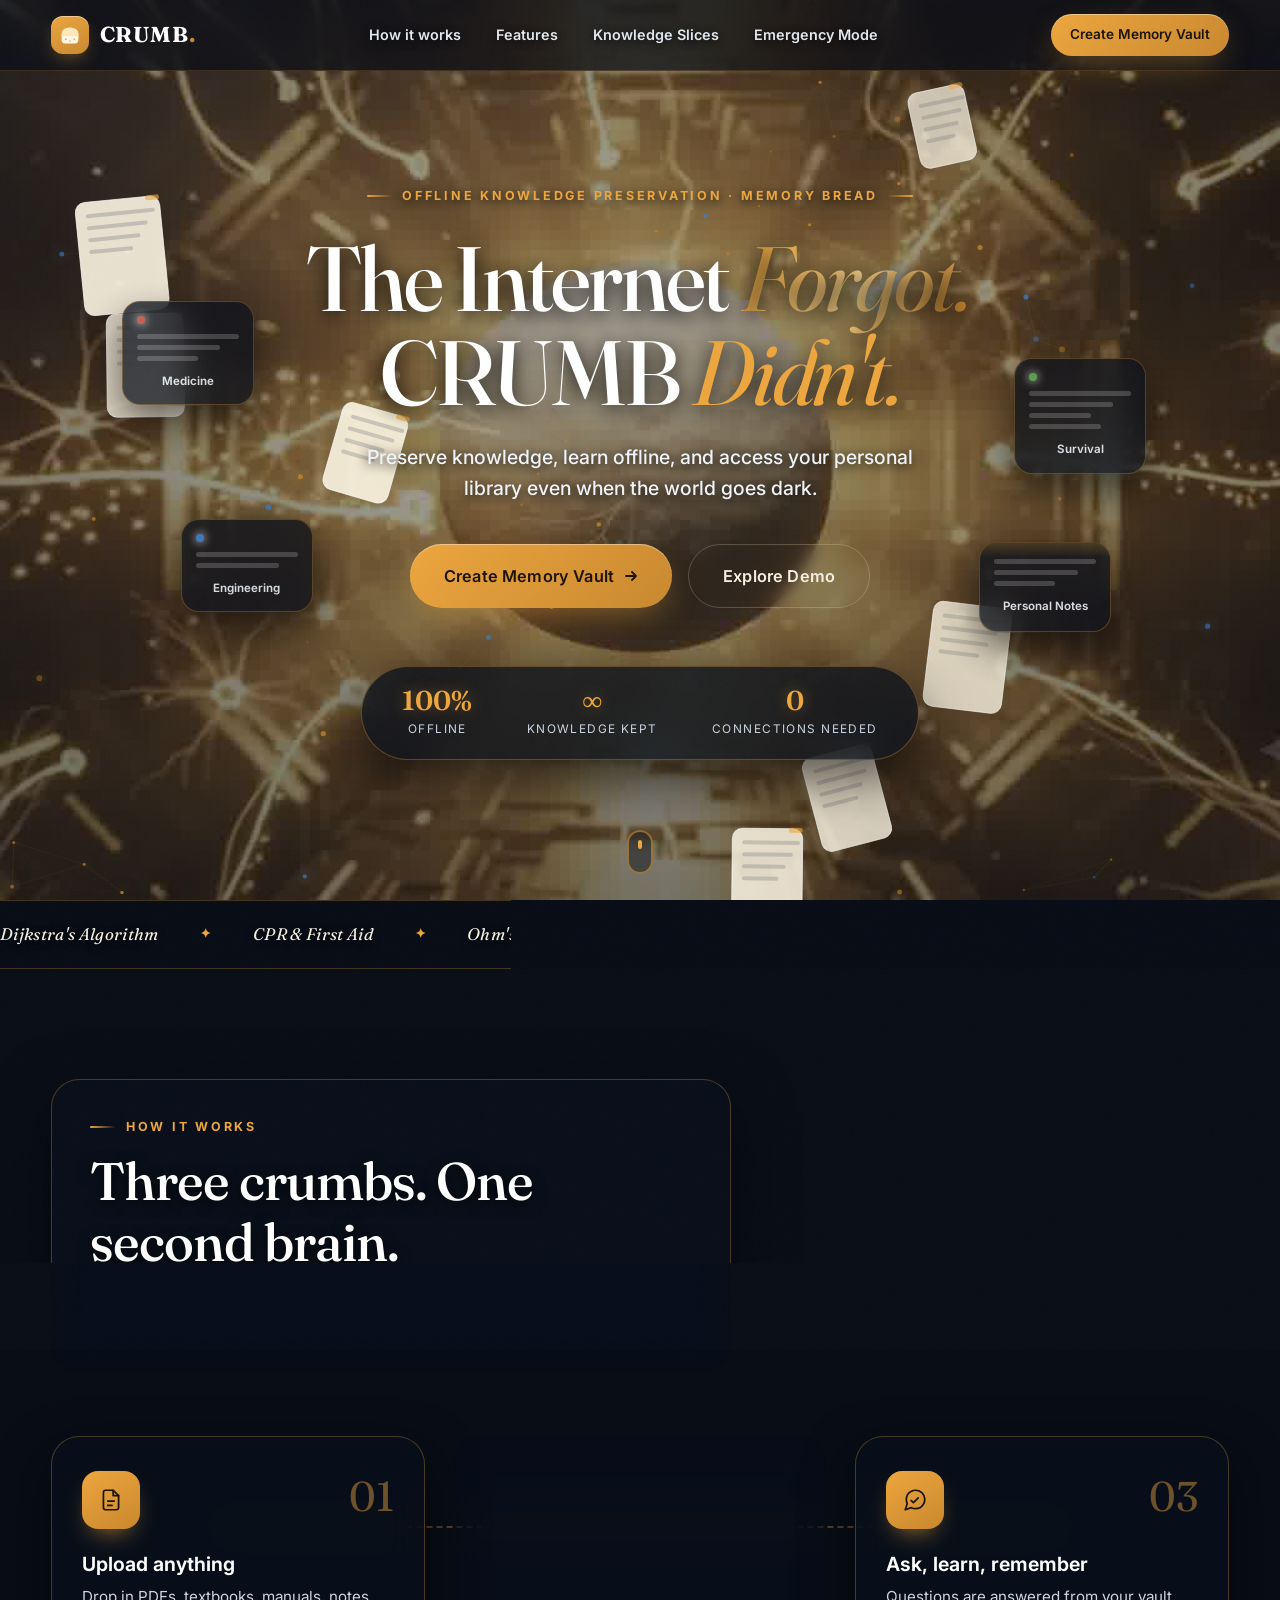
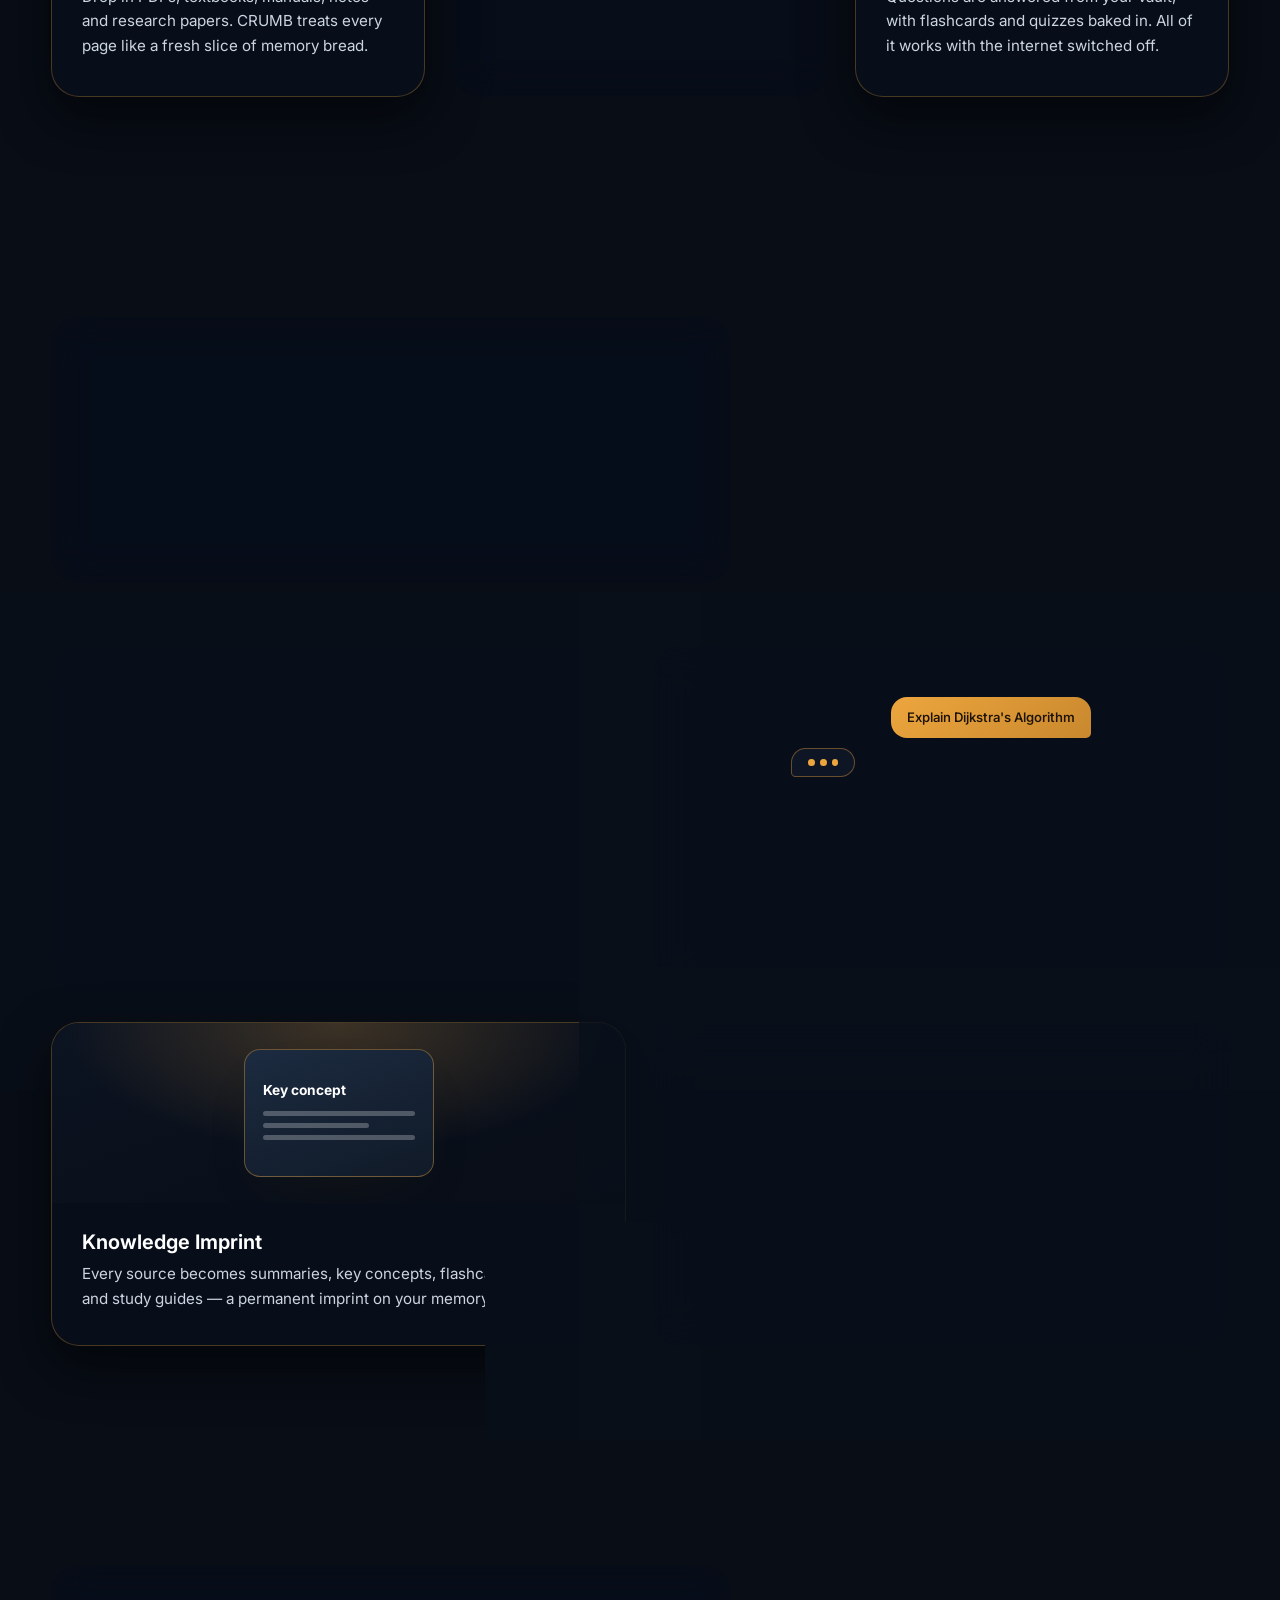
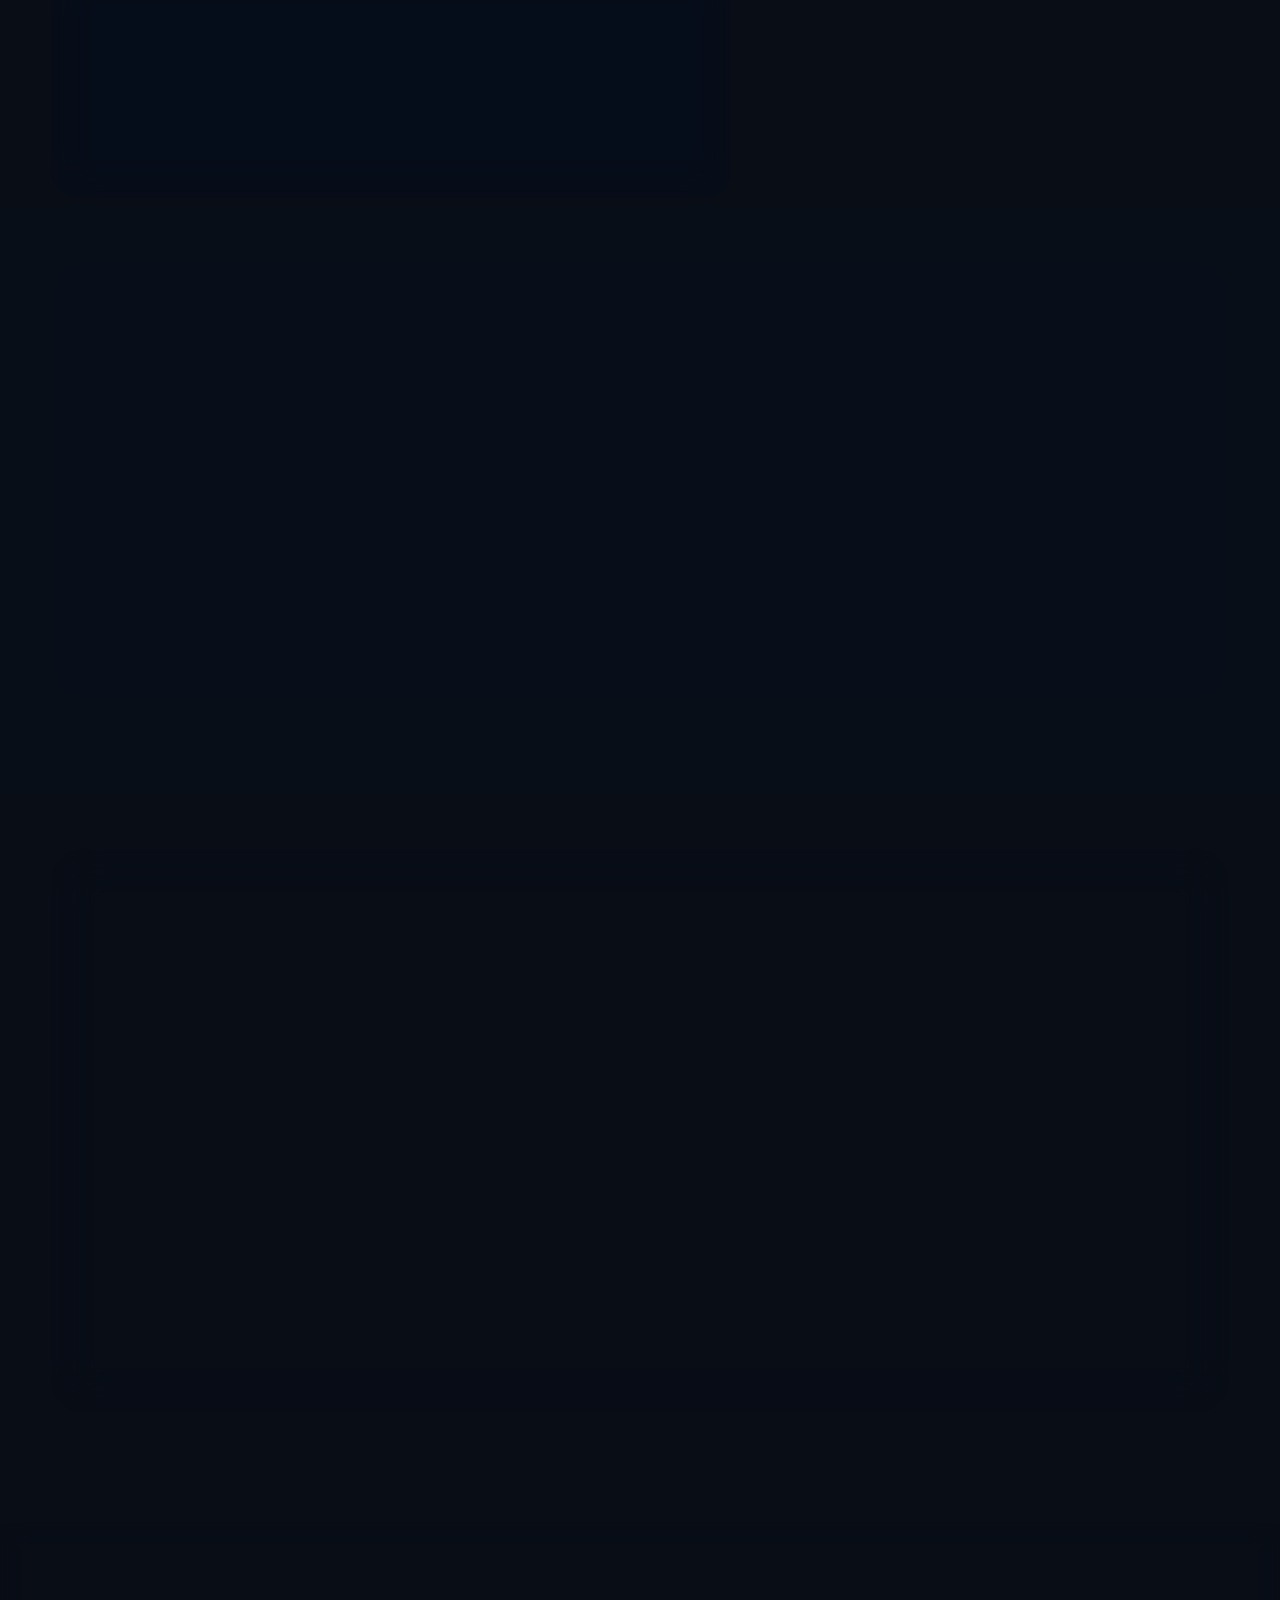
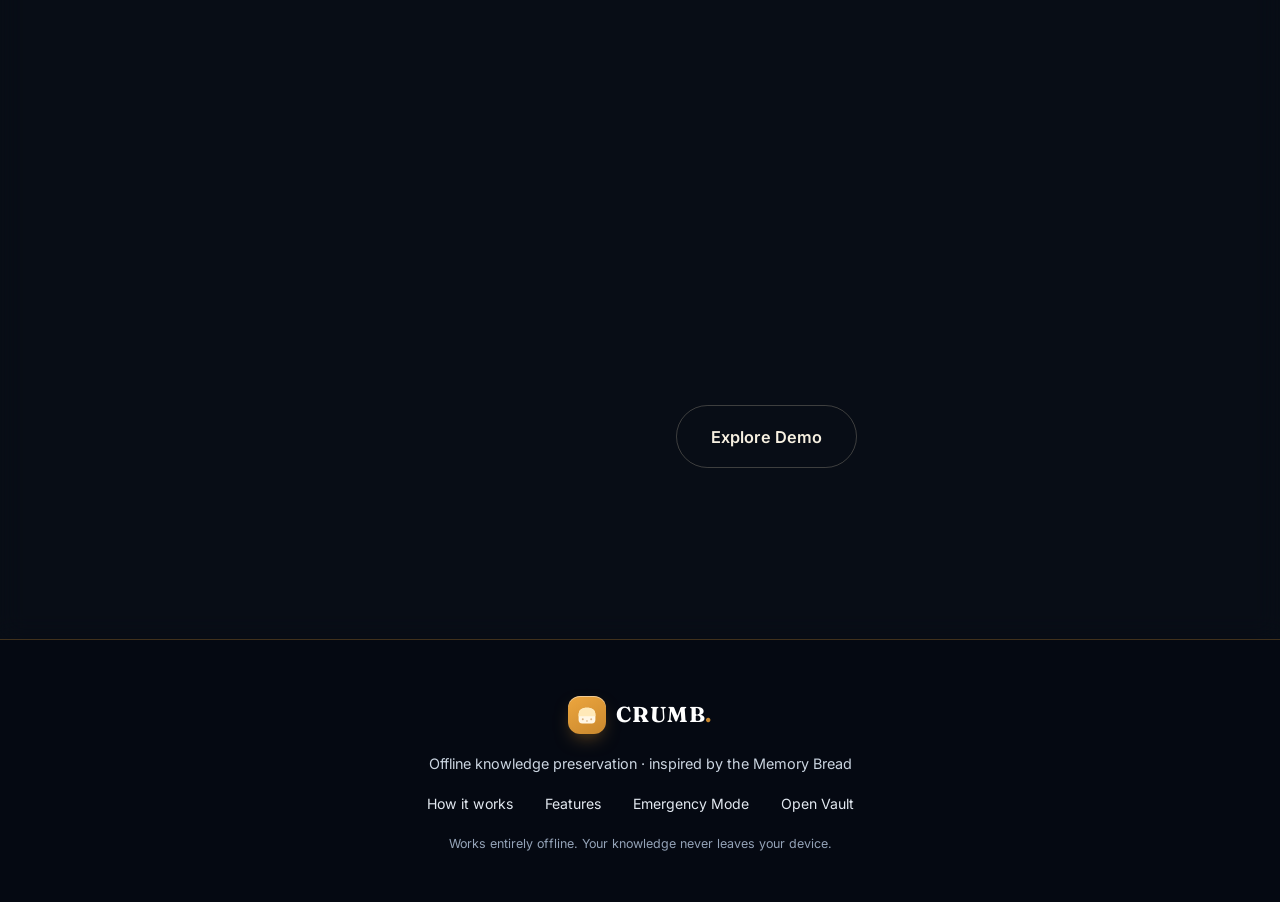
==== commit 3ba01015: "V1.5" ====
--- a/index.html
+++ b/index.html
@@ -16,6 +16,12 @@
 
 <div class="grain" aria-hidden="true"></div>
 <div class="page-veil" id="pageVeil" aria-hidden="true"><div class="veil-crumb"></div></div>
+
+<!-- ================= 300-FRAME FULL LANDING PAGE BACKGROUND CANVAS ================= -->
+<div class="landing-frame-bg" aria-hidden="true">
+  <canvas id="heroFrameCanvas"></canvas>
+  <div class="hero-vignette"></div>
+</div>
 
 <!-- ================= NAV ================= -->
 <header class="nav" id="nav">
@@ -41,7 +47,6 @@
 <!-- ================= HERO ================= -->
 <section class="hero" id="hero">
   <canvas id="heroCanvas" aria-hidden="true"></canvas>
-  <div class="hero-vignette" aria-hidden="true"></div>
 
   <div class="container hero-inner">
     <p class="eyebrow hero-eyebrow reveal">Offline Knowledge Preservation · Memory Bread</p>
@@ -58,7 +63,7 @@
         Create Memory Vault
         <svg width="16" height="16" viewBox="0 0 16 16" fill="none" aria-hidden="true"><path d="M3 8h10M9 4l4 4-4 4" stroke="currentColor" stroke-width="1.8" stroke-linecap="round" stroke-linejoin="round"/></svg>
       </a>
-      <a class="btn btn-ghost btn-lg" href="#how">Explore Demo</a>
+      <a class="btn btn-ghost-dark btn-lg" href="#how">Explore Demo</a>
     </div>
 
     <div class="hero-floats" aria-hidden="true">
@@ -326,5 +331,6 @@
 
 <script src="js/hero-canvas.js"></script>
 <script src="js/landing.js"></script>
+<script src="js/scroll-sequence.js"></script>
 </body>
 </html>
--- a/css/tokens.css
+++ b/css/tokens.css
@@ -57,8 +57,8 @@
 body {
   margin: 0;
   font-family: var(--font-body);
-  background: var(--cream);
-  color: var(--ink);
+  background: #080d16;
+  color: #FFFFFF;
   line-height: 1.6;
   -webkit-font-smoothing: antialiased;
   text-rendering: optimizeLegibility;
--- a/css/landing.css
+++ b/css/landing.css
@@ -1,26 +1,32 @@
 /* ============================================================
    CRUMB — landing page
+   Full 300-Frame Background Scrubbing & High Contrast Design System
    ============================================================ */
 
 /* ---------- nav ---------- */
 .nav {
   position: fixed; inset: 0 0 auto 0; z-index: 100;
   padding: 14px 0;
-  transition: background 0.4s var(--ease-out), box-shadow 0.4s var(--ease-out), padding 0.4s var(--ease-out);
-}
-.nav.scrolled {
-  background: rgba(247, 240, 225, 0.78);
+  background: rgba(8, 13, 22, 0.75);
   backdrop-filter: blur(20px) saturate(1.4);
   -webkit-backdrop-filter: blur(20px) saturate(1.4);
-  box-shadow: 0 10px 30px -18px rgba(52, 38, 12, 0.35);
+  border-bottom: 1px solid rgba(237, 166, 62, 0.18);
+  transition: background 0.4s var(--ease-out), box-shadow 0.4s var(--ease-out), padding 0.4s var(--ease-out);
+}
+.nav.scrolled {
+  background: rgba(8, 13, 22, 0.92);
+  backdrop-filter: blur(24px) saturate(1.5);
+  -webkit-backdrop-filter: blur(24px) saturate(1.5);
+  box-shadow: 0 10px 30px rgba(0, 0, 0, 0.6);
   padding: 10px 0;
 }
 .nav-inner { display: flex; align-items: center; justify-content: space-between; gap: 2rem; }
 .nav-links { display: flex; gap: 2.2rem; }
 .nav-links a {
-  font-size: 0.9rem; font-weight: 550; color: var(--ink-soft);
+  font-size: 0.9rem; font-weight: 600; color: #E2E8F0;
   position: relative; padding: 4px 0;
   transition: color 0.25s;
+  text-shadow: 0 2px 8px rgba(0, 0, 0, 0.8);
 }
 .nav-links a::after {
   content: ""; position: absolute; left: 0; bottom: -2px; width: 100%; height: 2px;
@@ -28,8 +34,34 @@
   border-radius: 2px; transform: scaleX(0); transform-origin: left;
   transition: transform 0.35s var(--ease-out);
 }
-.nav-links a:hover { color: var(--ink); }
+.nav-links a:hover { color: var(--amber-bright); }
 .nav-links a:hover::after { transform: scaleX(1); }
+.nav .brand-name { color: #FFFFFF !important; }
+
+/* ---------- 300-FRAME FULL LANDING PAGE BACKGROUND CANVAS ---------- */
+.landing-frame-bg {
+  position: fixed;
+  inset: 0;
+  width: 100vw;
+  height: 100vh;
+  z-index: 0;
+  pointer-events: none;
+  overflow: hidden;
+  background: #080d16;
+}
+
+#heroFrameCanvas {
+  width: 100%;
+  height: 100%;
+  display: block;
+  will-change: transform;
+  transform: translateZ(0);
+}
+
+.hero-vignette {
+  position: absolute; inset: 0; pointer-events: none;
+  background: radial-gradient(120% 120% at 50% 40%, rgba(8, 13, 22, 0.32) 0%, rgba(8, 13, 22, 0.78) 100%);
+}
 
 /* ---------- hero ---------- */
 .hero {
@@ -37,21 +69,20 @@
   display: flex; align-items: center;
   padding: calc(var(--header-h) + 30px) 0 60px;
   overflow: hidden;
-  background:
-    radial-gradient(110% 90% at 85% 8%, rgba(237, 166, 62, 0.16), transparent 55%),
-    radial-gradient(90% 80% at 8% 90%, rgba(61, 126, 201, 0.1), transparent 55%),
-    linear-gradient(180deg, var(--cream-2) 0%, var(--cream) 60%, var(--parchment) 100%);
+  background: transparent;
 }
 #heroCanvas { position: absolute; inset: 0; width: 100%; height: 100%; }
-.hero-vignette {
-  position: absolute; inset: 0; pointer-events: none;
-  background: radial-gradient(120% 100% at 50% 30%, transparent 55%, rgba(139, 113, 66, 0.14) 100%);
-}
+
 .hero-inner {
   position: relative; z-index: 2;
   display: flex; flex-direction: column; align-items: center; text-align: center;
 }
-.hero-eyebrow { justify-content: center; }
+.hero-eyebrow {
+  justify-content: center;
+  color: var(--amber-bright) !important;
+  font-weight: 700;
+  text-shadow: 0 2px 10px rgba(0, 0, 0, 0.9);
+}
 .hero-eyebrow::after {
   content: ""; width: 26px; height: 2px; border-radius: 2px;
   background: linear-gradient(90deg, transparent, var(--amber-bright));
@@ -64,21 +95,26 @@
   letter-spacing: -0.025em;
   margin: 26px 0 22px;
   text-wrap: balance;
+  color: #FFFFFF;
+  text-shadow: 0 4px 20px rgba(0, 0, 0, 0.95);
 }
 .hero-title em {
   font-style: italic; font-weight: 400;
-  background: linear-gradient(120deg, var(--amber) 10%, var(--amber-bright) 50%, var(--crust) 90%);
+  background: linear-gradient(120deg, var(--amber-bright) 10%, #FFD98E 50%, var(--amber) 90%);
   -webkit-background-clip: text; background-clip: text;
   -webkit-text-fill-color: transparent;
   padding-right: 0.06em;
 }
 .hero-didnt {
-  font-style: italic; font-weight: 400; color: var(--navy);
+  font-style: italic; font-weight: 400; color: var(--amber-bright);
+  text-shadow: 0 4px 20px rgba(0, 0, 0, 0.9);
 }
 .hero-sub {
   max-width: 560px;
   font-size: clamp(1.02rem, 1.6vw, 1.22rem);
-  color: var(--ink-soft);
+  color: #F1F5F9;
+  font-weight: 500;
+  text-shadow: 0 2px 12px rgba(0, 0, 0, 0.95);
 }
 .hero-cta { display: flex; gap: 1rem; margin-top: 40px; flex-wrap: wrap; justify-content: center; }
 
@@ -87,14 +123,18 @@
 .float-card {
   position: absolute; width: 132px; padding: 14px 14px 12px;
   border-radius: var(--radius-md);
-  opacity: 0.9;
+  opacity: 0.92;
+  background: rgba(10, 16, 26, 0.82) !important;
+  backdrop-filter: blur(16px) !important;
+  border: 1px solid rgba(237, 166, 62, 0.3) !important;
+  box-shadow: 0 16px 36px rgba(0,0,0,0.6) !important;
 }
 .float-dot { display: block; width: 8px; height: 8px; border-radius: 50%; margin-bottom: 10px; box-shadow: 0 0 10px currentColor; }
-.float-lines i { display: block; height: 5px; border-radius: 4px; background: rgba(43, 54, 68, 0.16); margin-bottom: 6px; }
+.float-lines i { display: block; height: 5px; border-radius: 4px; background: rgba(255, 255, 255, 0.2); margin-bottom: 6px; }
 .float-lines i:nth-child(2) { width: 82%; }
 .float-lines i:nth-child(3) { width: 60%; }
 .float-lines i:nth-child(4) { width: 70%; }
-.float-label { font-size: 0.72rem; font-weight: 650; color: var(--ink-soft); }
+.float-label { font-size: 0.72rem; font-weight: 650; color: #E2E8F0; }
 .float-a { top: 20%; left: 6%; animation: floatY 7s ease-in-out infinite; }
 .float-b { top: 58%; left: 11%; animation: floatY 8.5s ease-in-out 1.2s infinite; }
 .float-c { top: 30%; right: 7%; animation: floatY 8s ease-in-out 0.6s infinite; }
@@ -106,28 +146,31 @@
   display: flex; gap: 3.4rem; margin-top: 58px;
   padding: 20px 40px;
   border-radius: var(--radius-pill);
-  background: rgba(255, 252, 245, 0.5);
-  border: 1px solid rgba(255, 255, 255, 0.7);
-  backdrop-filter: blur(12px);
-  -webkit-backdrop-filter: blur(12px);
-  box-shadow: var(--shadow-soft);
+  background: rgba(10, 16, 26, 0.78);
+  border: 1px solid rgba(237, 166, 62, 0.32);
+  backdrop-filter: blur(20px);
+  -webkit-backdrop-filter: blur(20px);
+  box-shadow: 0 20px 50px rgba(0, 0, 0, 0.6);
 }
 .hero-stat { display: flex; flex-direction: column; align-items: center; }
 .hero-stat strong {
   font-family: var(--font-display); font-size: 1.7rem; font-weight: 600;
-  color: var(--amber); line-height: 1;
-}
-.hero-stat span { font-size: 0.74rem; letter-spacing: 0.12em; text-transform: uppercase; color: var(--ink-soft); margin-top: 6px; }
+  color: var(--amber-bright); line-height: 1;
+  text-shadow: 0 0 16px rgba(237, 166, 62, 0.4);
+}
+.hero-stat span { font-size: 0.74rem; letter-spacing: 0.12em; text-transform: uppercase; color: #CBD5E1; margin-top: 6px; }
 
 /* scroll cue */
 .scroll-cue {
   position: absolute; bottom: 26px; left: 50%; transform: translateX(-50%);
   width: 26px; height: 44px; border-radius: 20px;
-  border: 2px solid rgba(201, 138, 46, 0.4);
+  border: 2px solid rgba(237, 166, 62, 0.5);
   display: flex; justify-content: center; padding-top: 8px;
+  background: rgba(10, 16, 26, 0.5);
+  backdrop-filter: blur(8px);
 }
 .scroll-cue span {
-  width: 4px; height: 9px; border-radius: 4px; background: var(--amber);
+  width: 4px; height: 9px; border-radius: 4px; background: var(--amber-bright);
   animation: cueDrop 1.8s ease-in-out infinite;
 }
 @keyframes cueDrop {
@@ -139,9 +182,10 @@
 /* ---------- marquee ---------- */
 .marquee {
   overflow: hidden; padding: 20px 0;
-  border-top: 1px solid var(--line);
-  border-bottom: 1px solid var(--line);
-  background: linear-gradient(180deg, var(--parchment) 0%, var(--parchment-2) 100%);
+  border-top: 1px solid rgba(237, 166, 62, 0.25);
+  border-bottom: 1px solid rgba(237, 166, 62, 0.25);
+  background: rgba(8, 13, 22, 0.82);
+  backdrop-filter: blur(16px);
   position: relative; z-index: 3;
 }
 .marquee-track {
@@ -150,74 +194,109 @@
 }
 .marquee-track span {
   font-family: var(--font-display); font-style: italic;
-  font-size: 1.05rem; color: var(--crust); letter-spacing: 0.02em;
+  font-size: 1.05rem; color: #F7F0E1; letter-spacing: 0.02em;
+  text-shadow: 0 2px 8px rgba(0, 0, 0, 0.8);
 }
 .marquee-track b { color: var(--amber-bright); font-size: 0.8rem; }
 
+/* ---------- section head banner & readability ---------- */
+.section { padding: 110px 0; position: relative; z-index: 2; background: transparent; }
+
+.section-head {
+  max-width: 680px; margin-bottom: 64px;
+  background: rgba(10, 16, 26, 0.78);
+  backdrop-filter: blur(20px) saturate(1.4);
+  -webkit-backdrop-filter: blur(20px) saturate(1.4);
+  border: 1px solid rgba(237, 166, 62, 0.28);
+  border-radius: var(--radius-lg);
+  padding: 30px 38px;
+  box-shadow: 0 20px 60px rgba(0, 0, 0, 0.6);
+}
+.section-head h2 {
+  font-family: var(--font-display);
+  font-size: clamp(2.1rem, 4.4vw, 3.3rem);
+  font-weight: 500; letter-spacing: -0.02em;
+  margin: 14px 0 14px;
+  color: #FFFFFF !important;
+  text-shadow: 0 3px 14px rgba(0, 0, 0, 0.9);
+}
+.section-head p { color: #E2E8F0 !important; font-size: 1.06rem; text-shadow: 0 2px 10px rgba(0, 0, 0, 0.85); }
+.section-head .eyebrow { color: var(--amber-bright) !important; font-weight: 700; }
+
 /* ---------- how it works ---------- */
-.how { background: linear-gradient(180deg, var(--cream) 0%, var(--cream-2) 100%); }
+.how { background: transparent; }
 .how-grid {
   display: grid; grid-template-columns: repeat(3, 1fr); gap: 28px;
   position: relative;
 }
 .how-grid::before {
   content: ""; position: absolute; top: 90px; left: 14%; right: 14%;
-  border-top: 2px dashed rgba(201, 138, 46, 0.35);
+  border-top: 2px dashed rgba(237, 166, 62, 0.35);
 }
 .how-card {
   border-radius: var(--radius-lg);
   padding: 34px 30px 38px;
   position: relative;
+  background: rgba(10, 16, 26, 0.78) !important;
+  backdrop-filter: blur(20px) saturate(1.3) !important;
+  -webkit-backdrop-filter: blur(20px) saturate(1.3) !important;
+  border: 1px solid rgba(237, 166, 62, 0.28) !important;
+  box-shadow: 0 20px 50px rgba(0, 0, 0, 0.6) !important;
   transition: transform 0.5s var(--ease-spring), box-shadow 0.5s var(--ease-out);
 }
-.how-card:hover { transform: translateY(-8px); box-shadow: var(--shadow-card); }
+.how-card:hover { transform: translateY(-8px); box-shadow: 0 26px 65px rgba(0, 0, 0, 0.75), var(--shadow-glow) !important; }
 .how-num {
   position: absolute; top: 26px; right: 30px;
   font-family: var(--font-display); font-size: 2.6rem; font-weight: 400;
-  color: rgba(201, 138, 46, 0.22);
+  color: rgba(237, 166, 62, 0.45);
 }
 .how-icon {
   width: 58px; height: 58px; border-radius: 16px;
   display: grid; place-items: center;
-  background: linear-gradient(150deg, var(--amber-soft), var(--amber));
-  color: var(--navy);
-  box-shadow: 0 12px 26px -12px rgba(201, 138, 46, 0.7);
+  background: linear-gradient(150deg, var(--amber-bright), var(--amber));
+  color: #1c1205;
+  box-shadow: 0 12px 26px -12px rgba(237, 166, 62, 0.8);
   margin-bottom: 24px;
   position: relative; z-index: 1;
 }
-.how-card h3 { font-size: 1.22rem; margin-bottom: 10px; font-weight: 650; }
-.how-card p { color: var(--ink-soft); font-size: 0.95rem; }
+.how-card h3 { font-size: 1.22rem; margin-bottom: 10px; font-weight: 650; color: #FFFFFF !important; }
+.how-card p { color: #CBD5E1 !important; font-size: 0.95rem; }
 
 /* ---------- features ---------- */
-.features { background: linear-gradient(180deg, var(--cream-2), var(--parchment)); }
+.features { background: transparent; }
 .features-grid { display: grid; grid-template-columns: repeat(2, 1fr); gap: 28px; }
 .feature-card {
   border-radius: var(--radius-lg);
   overflow: hidden;
   display: flex; flex-direction: column;
+  background: rgba(10, 16, 26, 0.78) !important;
+  backdrop-filter: blur(20px) saturate(1.3) !important;
+  -webkit-backdrop-filter: blur(20px) saturate(1.3) !important;
+  border: 1px solid rgba(237, 166, 62, 0.28) !important;
+  box-shadow: 0 20px 50px rgba(0, 0, 0, 0.6) !important;
   transition: transform 0.5s var(--ease-spring), box-shadow 0.5s var(--ease-out);
 }
-.feature-card:hover { transform: translateY(-8px); box-shadow: var(--shadow-card); }
+.feature-card:hover { transform: translateY(-8px); box-shadow: 0 26px 65px rgba(0, 0, 0, 0.75), var(--shadow-glow) !important; }
 .feature-visual {
   height: 180px; position: relative; overflow: hidden;
   display: grid; place-items: center;
   background:
-    radial-gradient(80% 120% at 50% 0%, rgba(237, 166, 62, 0.18), transparent 60%),
-    linear-gradient(160deg, var(--parchment) 0%, var(--parchment-2) 100%);
+    radial-gradient(80% 120% at 50% 0%, rgba(237, 166, 62, 0.22), transparent 60%),
+    linear-gradient(160deg, rgba(12, 20, 34, 0.95) 0%, rgba(8, 13, 22, 0.98) 100%);
 }
 .feature-body { padding: 28px 30px 34px; }
-.feature-body h3 { font-size: 1.25rem; margin-bottom: 8px; font-weight: 650; }
-.feature-body p { color: var(--ink-soft); font-size: 0.95rem; }
+.feature-body h3 { font-size: 1.25rem; margin-bottom: 8px; font-weight: 650; color: #FFFFFF !important; }
+.feature-body p { color: #CBD5E1 !important; font-size: 0.95rem; }
 
 /* vault visual */
 .mini-slice {
   position: absolute; width: 112px; height: 88px;
   border-radius: 14px;
-  background: linear-gradient(160deg, #fdf7e8, #f0e2c0);
-  border: 1px solid rgba(255, 255, 255, 0.8);
-  box-shadow: 0 16px 30px -14px rgba(64, 44, 14, 0.5);
-}
-.mini-slice i { display: block; height: 5px; border-radius: 4px; background: rgba(43, 54, 68, 0.15); margin: 0 14px 7px; }
+  background: linear-gradient(160deg, #1d2c42, #121c2b);
+  border: 1px solid rgba(237, 166, 62, 0.4);
+  box-shadow: 0 16px 30px -14px rgba(0, 0, 0, 0.7);
+}
+.mini-slice i { display: block; height: 5px; border-radius: 4px; background: rgba(255, 255, 255, 0.25); margin: 0 14px 7px; }
 .mini-slice i:nth-child(1) { margin-top: 20px; }
 .mini-slice i:nth-child(2) { width: 72%; }
 .mini-slice i:nth-child(3) { width: 55%; }
@@ -225,7 +304,6 @@
 .mini-s-2 { transform: rotate(3deg); z-index: 2; }
 .mini-s-3 { transform: rotate(9deg) translate(26px, -6px); z-index: 3; }
 .mini-slice.emg { transform: none; }
-.mini-slice:hover { animation: none; }
 
 /* chat visual */
 .mini-chat { width: min(300px, 86%); display: flex; flex-direction: column; gap: 10px; }
@@ -235,20 +313,20 @@
 }
 .mini-user {
   align-self: flex-end;
-  background: linear-gradient(140deg, var(--navy-3), var(--navy-1));
-  color: var(--cream);
+  background: linear-gradient(140deg, var(--amber-bright), var(--amber));
+  color: #1c1205;
   border-bottom-right-radius: 5px;
 }
 .mini-ai {
   align-self: flex-start; width: 64px;
-  background: rgba(255, 252, 245, 0.9);
-  border: 1px solid rgba(255, 255, 255, 0.8);
+  background: rgba(15, 24, 40, 0.95);
+  border: 1px solid rgba(237, 166, 62, 0.4);
   border-bottom-left-radius: 5px;
   display: flex; gap: 5px; align-items: center; justify-content: center;
   box-shadow: var(--shadow-soft);
 }
 .mini-ai span {
-  width: 7px; height: 7px; border-radius: 50%; background: var(--amber);
+  width: 7px; height: 7px; border-radius: 50%; background: var(--amber-bright);
   animation: dotBounce 1.2s ease-in-out infinite;
 }
 .mini-ai span:nth-child(2) { animation-delay: 0.15s; }
@@ -267,19 +345,19 @@
   transition: transform 0.9s var(--ease-out);
 }
 .mini-card-front {
-  background: linear-gradient(160deg, #fdf7e8, #f2e5c6);
-  border: 1px solid rgba(255, 255, 255, 0.85);
+  background: linear-gradient(160deg, #1c2b40, #101a28);
+  border: 1px solid rgba(237, 166, 62, 0.4);
   box-shadow: var(--shadow-soft);
 }
 .mini-card-back {
   transform: rotateY(180deg);
   background: linear-gradient(150deg, var(--navy-3), var(--navy-1));
-  border: 1px solid rgba(255, 240, 210, 0.12);
+  border: 1px solid rgba(237, 166, 62, 0.4);
   color: var(--cream);
 }
 .mini-card-back span { font-size: 0.72rem; color: var(--amber-soft); margin-top: 8px; }
-.mini-card-front b { font-size: 0.86rem; color: var(--ink); margin-bottom: 10px; }
-.mini-card-front i { display: block; height: 5px; border-radius: 4px; background: rgba(43, 54, 68, 0.15); margin-bottom: 7px; }
+.mini-card-front b { font-size: 0.86rem; color: #FFFFFF; margin-bottom: 10px; }
+.mini-card-front i { display: block; height: 5px; border-radius: 4px; background: rgba(255, 255, 255, 0.25); margin-bottom: 7px; }
 .mini-card-front i:nth-child(3) { width: 70%; }
 .feature-card:hover .mini-card-back { transform: rotateY(0deg); }
 .feature-card:hover .mini-card-front { transform: rotateY(-180deg); }
@@ -304,23 +382,36 @@
 }
 
 /* ---------- knowledge slices demo ---------- */
-.slices { background: linear-gradient(180deg, var(--parchment), var(--cream)); }
+.slices { background: transparent; }
 .slices-demo {
   border-radius: var(--radius-lg);
   padding: 38px;
   display: grid; grid-template-columns: 1fr 300px; gap: 34px; align-items: center;
+  background: rgba(10, 16, 26, 0.78) !important;
+  backdrop-filter: blur(20px) saturate(1.3) !important;
+  -webkit-backdrop-filter: blur(20px) saturate(1.3) !important;
+  border: 1px solid rgba(237, 166, 62, 0.28) !important;
+  box-shadow: 0 20px 50px rgba(0, 0, 0, 0.6) !important;
 }
 .slices-rack { display: flex; flex-direction: column; gap: 14px; }
 .demo-slice {
   display: flex; align-items: center; gap: 14px;
   padding: 16px 20px; cursor: grab;
+  background: rgba(18, 28, 45, 0.9) !important;
+  border: 1px solid rgba(237, 166, 62, 0.35) !important;
+  color: #FFFFFF !important;
+  box-shadow: 0 8px 24px rgba(0, 0, 0, 0.4) !important;
+  border-radius: var(--radius-md);
 }
 .demo-slice:active { cursor: grabbing; }
 .demo-slice.dragging { opacity: 0.4; transform: scale(0.97); }
+.slice-name { color: #FFFFFF !important; font-weight: 650; }
+.slice-meta { color: #CBD5E1 !important; }
+
 .slices-tray {
   border-radius: var(--radius-md);
-  border: 2px dashed rgba(201, 138, 46, 0.4);
-  background: rgba(255, 252, 245, 0.4);
+  border: 2px dashed rgba(237, 166, 62, 0.45) !important;
+  background: rgba(12, 20, 34, 0.85) !important;
   min-height: 220px;
   display: grid; place-items: center;
   text-align: center;
@@ -328,55 +419,66 @@
   padding: 20px;
 }
 .slices-tray.dragover {
-  border-color: var(--amber-bright);
-  background: rgba(237, 166, 62, 0.1);
-  box-shadow: var(--shadow-glow);
+  border-color: var(--amber-bright) !important;
+  background: rgba(237, 166, 62, 0.18) !important;
+  box-shadow: var(--shadow-glow) !important;
 }
 .slices-tray.lit {
-  border-style: solid; border-color: var(--amber-bright);
-  background: radial-gradient(100% 120% at 50% 0%, rgba(237, 166, 62, 0.22), rgba(255, 252, 245, 0.5));
-  box-shadow: var(--shadow-glow);
-}
-.tray-icon { color: var(--amber); margin: 0 auto 10px; }
-.slices-tray strong { font-family: var(--font-display); font-size: 1.15rem; color: var(--navy); }
-.slices-tray p { font-size: 0.82rem; color: var(--ink-soft); margin-top: 6px; }
+  border-style: solid; border-color: var(--amber-bright) !important;
+  background: radial-gradient(100% 120% at 50% 0%, rgba(237, 166, 62, 0.3), rgba(12, 20, 34, 0.95)) !important;
+  box-shadow: var(--shadow-glow) !important;
+}
+.tray-icon { color: var(--amber-bright); margin: 0 auto 10px; }
+.slices-tray strong { font-family: var(--font-display); font-size: 1.15rem; color: #FFFFFF !important; }
+.slices-tray p { font-size: 0.82rem; color: #CBD5E1 !important; margin-top: 6px; }
 
 /* ---------- emergency panel ---------- */
-.emergency { background: linear-gradient(180deg, var(--cream), var(--parchment)); padding-top: 40px; }
+.emergency { background: transparent; padding-top: 40px; }
 .emergency-panel {
   border-radius: 34px;
   position: relative; overflow: hidden;
   display: grid; grid-template-columns: 1.2fr 1fr; align-items: center;
   padding: 70px 70px;
   background:
-    radial-gradient(90% 140% at 90% 10%, rgba(237, 166, 62, 0.16), transparent 55%),
-    radial-gradient(70% 120% at 0% 100%, rgba(61, 126, 201, 0.16), transparent 55%),
-    linear-gradient(160deg, var(--navy-2), var(--navy));
+    radial-gradient(90% 140% at 90% 10%, rgba(237, 166, 62, 0.22), transparent 55%),
+    radial-gradient(70% 120% at 0% 100%, rgba(61, 126, 201, 0.22), transparent 55%),
+    linear-gradient(160deg, rgba(15, 24, 40, 0.92), rgba(8, 13, 22, 0.96)) !important;
+  backdrop-filter: blur(24px) !important;
+  border: 1px solid rgba(237, 166, 62, 0.3) !important;
+  box-shadow: 0 30px 80px rgba(0, 0, 0, 0.7) !important;
 }
 .emergency-glow {
   position: absolute; inset: 0; pointer-events: none;
-  background: radial-gradient(50% 60% at 78% 40%, rgba(237, 166, 62, 0.14), transparent 60%);
+  background: radial-gradient(50% 60% at 78% 40%, rgba(237, 166, 62, 0.18), transparent 60%);
   animation: glowPulse 5s ease-in-out infinite;
 }
-.emergency-copy { position: relative; z-index: 1; color: var(--cream); }
+.emergency-copy { position: relative; z-index: 1; color: #FFFFFF; }
 .emergency-copy h2 {
   font-family: var(--font-display); font-weight: 500;
   font-size: clamp(1.9rem, 3.6vw, 2.9rem);
   letter-spacing: -0.015em;
   margin: 18px 0 16px;
-}
-.emergency-copy p { color: var(--slate); font-size: 1.02rem; max-width: 460px; }
+  color: #FFFFFF !important;
+  text-shadow: 0 4px 16px rgba(0,0,0,0.9);
+}
+.emergency-copy p { color: #E2E8F0 !important; font-size: 1.02rem; max-width: 460px; text-shadow: 0 2px 10px rgba(0,0,0,0.85); }
 .emergency-chips { display: flex; flex-wrap: wrap; gap: 10px; margin: 26px 0 34px; }
+.chip-dark.amber {
+  background: rgba(237, 166, 62, 0.18) !important;
+  border: 1px solid rgba(237, 166, 62, 0.45) !important;
+  color: var(--amber-bright) !important;
+  font-weight: 600;
+}
 .emergency-art {
   position: relative; z-index: 1;
   display: flex; flex-direction: column; align-items: center; gap: 18px;
-  color: var(--slate); font-size: 0.85rem; letter-spacing: 0.1em;
+  color: #CBD5E1; font-size: 0.85rem; letter-spacing: 0.1em;
 }
 .emergency-art b { color: var(--amber-bright); }
 .radar {
   position: relative; width: 200px; height: 200px; border-radius: 50%;
-  border: 1px solid rgba(237, 166, 62, 0.35);
-  background: radial-gradient(circle, rgba(237, 166, 62, 0.08), transparent 70%);
+  border: 1px solid rgba(237, 166, 62, 0.45);
+  background: radial-gradient(circle, rgba(237, 166, 62, 0.12), transparent 70%);
   overflow: hidden;
 }
 .radar-sweep {
@@ -396,9 +498,11 @@
 /* ---------- finale ---------- */
 .finale {
   background:
-    radial-gradient(90% 110% at 50% 0%, rgba(237, 166, 62, 0.14), transparent 60%),
-    linear-gradient(180deg, var(--navy) 0%, var(--navy-1) 100%);
-  text-align: center; color: var(--cream);
+    radial-gradient(90% 110% at 50% 0%, rgba(237, 166, 62, 0.18), transparent 60%),
+    linear-gradient(180deg, rgba(8, 13, 22, 0.7) 0%, rgba(8, 13, 22, 0.94) 100%) !important;
+  text-align: center; color: #FFFFFF;
+  backdrop-filter: blur(12px);
+  position: relative; z-index: 2;
 }
 .finale-inner { display: flex; flex-direction: column; align-items: center; }
 .finale-mark {
@@ -412,27 +516,32 @@
 .finale h2 {
   font-family: var(--font-display); font-weight: 500;
   font-size: clamp(2.2rem, 5vw, 3.9rem); letter-spacing: -0.02em;
-}
-.finale > .container > p { color: var(--slate); font-size: 1.15rem; margin-top: 18px; }
+  color: #FFFFFF !important;
+  text-shadow: 0 4px 20px rgba(0, 0, 0, 0.9);
+}
+.finale > .container > p { color: #E2E8F0 !important; font-size: 1.15rem; margin-top: 18px; text-shadow: 0 2px 10px rgba(0,0,0,0.85); }
 .finale-cta { display: flex; gap: 1rem; margin: 40px 0 34px; flex-wrap: wrap; justify-content: center; }
 .finale-tag {
   font-family: var(--font-display); font-style: italic;
-  color: var(--amber-soft) !important; font-size: 1.05rem !important; margin-top: 0 !important;
+  color: var(--amber-bright) !important; font-size: 1.05rem !important; margin-top: 0 !important;
+  text-shadow: 0 2px 10px rgba(0, 0, 0, 0.9);
 }
 
 /* ---------- footer ---------- */
 .footer {
-  background: var(--navy);
-  border-top: 1px solid rgba(255, 240, 210, 0.08);
-  padding: 56px 0 48px; color: var(--slate);
+  background: rgba(6, 10, 18, 0.95) !important;
+  border-top: 1px solid rgba(237, 166, 62, 0.25) !important;
+  backdrop-filter: blur(20px) !important;
+  padding: 56px 0 48px; color: #CBD5E1;
+  position: relative; z-index: 3;
 }
 .footer-inner { display: flex; flex-direction: column; align-items: center; gap: 18px; text-align: center; }
-.footer .brand-name { color: var(--cream); }
-.footer-tagline { font-size: 0.9rem; }
+.footer .brand-name { color: #FFFFFF !important; }
+.footer-tagline { font-size: 0.9rem; color: #CBD5E1; }
 .footer-links { display: flex; gap: 2rem; flex-wrap: wrap; justify-content: center; }
-.footer-links a { font-size: 0.88rem; transition: color 0.25s; }
+.footer-links a { font-size: 0.88rem; color: #E2E8F0; transition: color 0.25s; }
 .footer-links a:hover { color: var(--amber-bright); }
-.footer-note { font-size: 0.78rem; opacity: 0.7; }
+.footer-note { font-size: 0.78rem; color: #94A3B8; }
 
 /* ---------- responsive ---------- */
 @media (max-width: 1024px) {
